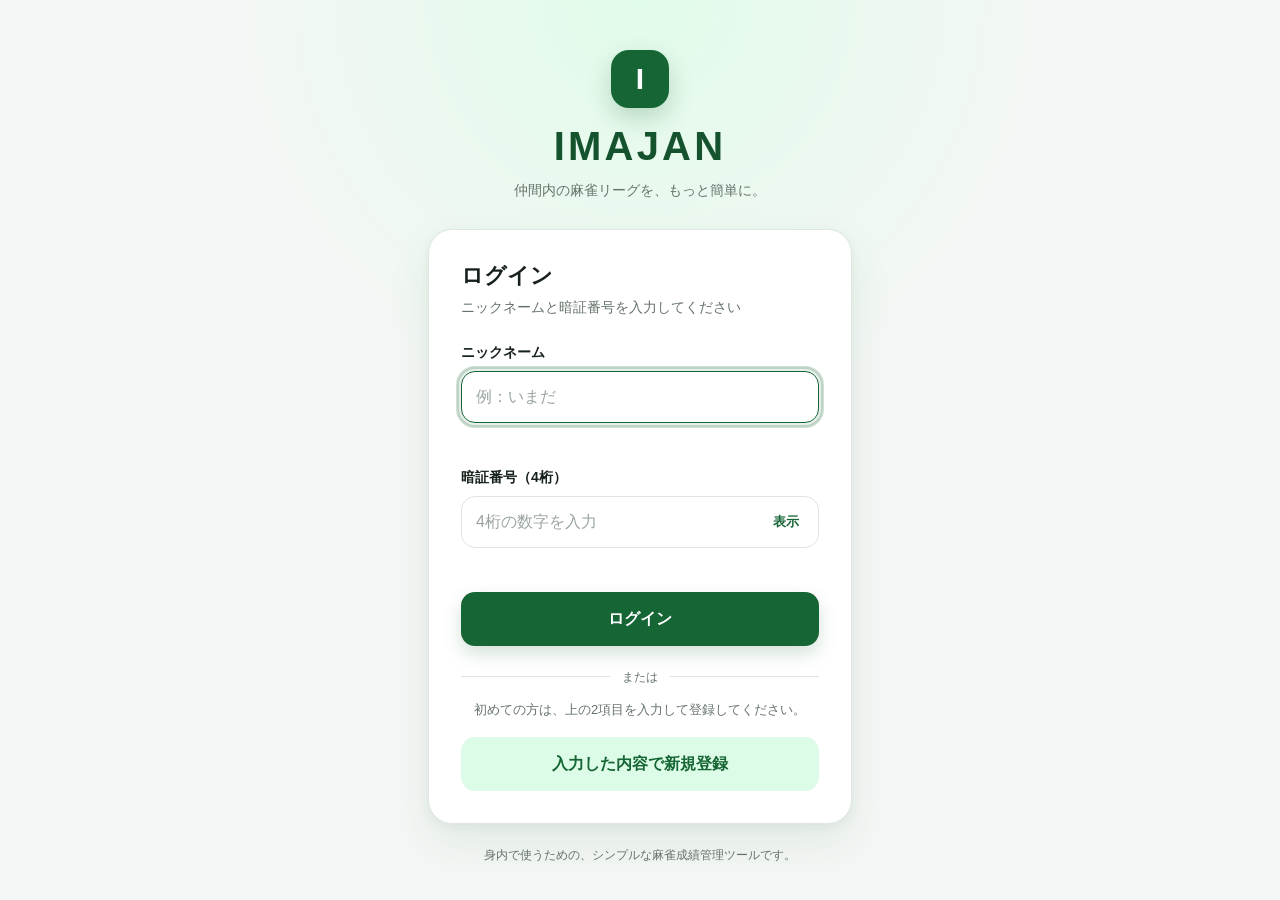
==== html/index.html @ 5fbaf4e0 "a" ====
<!doctype html>
<html lang="ja">
  <head>
    <meta charset="UTF-8" />

    <meta
      name="viewport"
      content="width=device-width, initial-scale=1, viewport-fit=cover"
    />

    <meta name="theme-color" content="#14532d" />

    <title>IMAJAN｜麻雀成績管理</title>

    <link rel="stylesheet" href="./style.css?v=20260720f" />
  </head>

  <body>
    <main class="app">
      <section id="login-screen" class="login-screen">
        <div class="brand">
          <div class="brand-mark" aria-hidden="true">I</div>

          <h1 class="brand-name">IMAJAN</h1>

          <p class="brand-description">仲間内の麻雀リーグを、もっと簡単に。</p>
        </div>

        <div class="login-card">
          <div class="card-heading">
            <h2>ログイン</h2>
            <p>ニックネームと暗証番号を入力してください</p>
          </div>

          <form id="login-form" novalidate>
            <div class="form-group">
              <label for="nickname">ニックネーム</label>

              <input
                id="nickname"
                name="nickname"
                type="text"
                placeholder="例：いまだ"
                autocomplete="username"
                maxlength="20"
              />

              <p id="nickname-error" class="field-error"></p>
            </div>

            <div class="form-group">
              <label for="pin">暗証番号（4桁）</label>

              <div class="pin-field">
                <input
                  id="pin"
                  name="pin"
                  type="password"
                  placeholder="4桁の数字を入力"
                  inputmode="numeric"
                  autocomplete="current-password"
                  maxlength="4"
                />

                <button
                  id="toggle-pin"
                  class="pin-toggle"
                  type="button"
                  aria-label="暗証番号を表示する"
                >
                  表示
                </button>
              </div>

              <p id="pin-error" class="field-error"></p>
            </div>

            <p
              id="form-message"
              class="form-message"
              role="status"
              aria-live="polite"
            ></p>

            <button id="login-button" class="primary-button" type="submit">
              ログイン
            </button>
          </form>

          <div class="divider">
            <span>または</span>
          </div>

          <p class="signup-description">
            初めての方は、上の2項目を入力して登録してください。
          </p>

          <button id="signup-button" class="secondary-button" type="button">
            入力した内容で新規登録
          </button>
        </div>

        <p class="login-note">
          身内で使うための、シンプルな麻雀成績管理ツールです。
        </p>
      </section>

      <section id="home-screen" class="home-screen" hidden>
        <header class="app-header">
          <div class="home-brand">
            <div class="home-brand-mark" aria-hidden="true">I</div>

            <div>
              <p class="home-brand-name">IMAJAN</p>
              <p class="home-brand-caption">麻雀成績管理</p>
            </div>
          </div>

          <button id="logout-button" class="text-button" type="button">
            ログアウト
          </button>
        </header>

        <div class="home-content">
          <section class="welcome-card">
            <p class="welcome-label">ログイン中</p>
            <h1>
              こんにちは、<br />
              <span id="welcome-nickname"></span>さん
            </h1>
            <p>対局を選ぶか、新しい対局を作成してください。</p>
          </section>

          <section class="home-menu" aria-label="メインメニュー">
            <button id="event-list-button" class="menu-card" type="button">
              <span class="menu-icon" aria-hidden="true">☷</span>

              <span class="menu-text">
                <strong>対局一覧</strong>
                <small>開催中・過去の対局を確認</small>
              </span>

              <span class="menu-arrow" aria-hidden="true">›</span>
            </button>

            <button
              id="create-event-button"
              class="menu-card menu-card-primary"
              type="button"
            >
              <span class="menu-icon" aria-hidden="true">＋</span>

              <span class="menu-text">
                <strong>新しい対局を作成</strong>
                <small>リーグ戦や当日対戦を始める</small>
              </span>

              <span class="menu-arrow" aria-hidden="true">›</span>
            </button>
          </section>

          <section class="connection-card" aria-labelledby="connection-title">
            <div class="connection-card-heading">
              <div>
                <p class="connection-card-label">データ保存先</p>
                <h2 id="connection-title">Googleスプレッドシート接続</h2>
              </div>

              <span
                id="connection-status-badge"
                class="connection-status-badge is-unconfigured"
              >
                未設定
              </span>
            </div>

            <p id="connection-description" class="connection-description">
              現在はこの端末のブラウザ内に保存しています。
            </p>

            <button
              id="connection-test-button"
              class="secondary-button connection-test-button"
              type="button"
            >
              接続を確認
            </button>

            <p
              id="connection-message"
              class="form-message"
              role="status"
              aria-live="polite"
            ></p>
          </section>

          <p
            id="home-message"
            class="home-message"
            role="status"
            aria-live="polite"
          ></p>
        </div>
      </section>

      <section id="event-list-screen" class="page-screen" hidden>
        <header class="page-header">
          <button
            id="event-list-back-button"
            class="icon-button"
            type="button"
            aria-label="ホームへ戻る"
          >
            ‹
          </button>

          <div class="page-heading">
            <h1>対局一覧</h1>
            <p>開催中・過去の対局</p>
          </div>

          <button
            id="event-list-create-button"
            class="header-action-button"
            type="button"
          >
            新規作成
          </button>
        </header>

        <div class="page-content">
          <div class="segment-control" role="tablist" aria-label="対局区分">
            <button
              id="active-events-tab"
              class="segment-button is-active"
              type="button"
              role="tab"
              aria-selected="true"
              data-status="active"
            >
              開催中
              <span id="active-event-count" class="segment-count">0</span>
            </button>

            <button
              id="completed-events-tab"
              class="segment-button"
              type="button"
              role="tab"
              aria-selected="false"
              data-status="completed"
            >
              終了
              <span id="completed-event-count" class="segment-count">0</span>
            </button>
          </div>

          <section id="event-list-container" class="event-list"></section>

          <section id="event-empty-state" class="empty-state" hidden>
            <div class="empty-state-icon" aria-hidden="true">☷</div>
            <h2 id="empty-state-title">開催中の対局はありません</h2>
            <p id="empty-state-description">
              新しい対局を作成すると、ここに表示されます。
            </p>
            <button
              id="empty-state-create-button"
              class="primary-button compact-button"
              type="button"
            >
              新しい対局を作成
            </button>
          </section>
        </div>
      </section>

      <section id="event-create-screen" class="page-screen" hidden>
        <header class="page-header">
          <button
            id="event-create-back-button"
            class="icon-button"
            type="button"
            aria-label="対局一覧へ戻る"
          >
            ‹
          </button>

          <div class="page-heading">
            <h1>対局作成</h1>
            <p>対戦の基本設定を登録</p>
          </div>

          <span class="header-spacer" aria-hidden="true"></span>
        </header>

        <div class="page-content">
          <form id="event-create-form" class="event-form" novalidate>
            <section class="form-section">
              <div class="section-heading">
                <h2>基本情報</h2>
                <p>対局名と開催形式を設定します。</p>
              </div>

              <div class="form-group">
                <label for="event-name">対局名</label>
                <input
                  id="event-name"
                  name="eventName"
                  type="text"
                  placeholder="例：第1回 IMAJANリーグ"
                  maxlength="40"
                />
                <p id="event-name-error" class="field-error"></p>
              </div>

              <fieldset class="choice-fieldset">
                <legend>対局形式</legend>

                <div class="choice-grid">
                  <label class="choice-card">
                    <input
                      type="radio"
                      name="eventType"
                      value="league"
                      checked
                    />
                    <span class="choice-card-content">
                      <strong>リーグ戦</strong>
                      <small>複数日にわたって成績を管理</small>
                    </span>
                  </label>

                  <label class="choice-card">
                    <input
                      type="radio"
                      name="eventType"
                      value="single"
                    />
                    <span class="choice-card-content">
                      <strong>当日対戦</strong>
                      <small>その日限りの対戦を記録</small>
                    </span>
                  </label>
                </div>
              </fieldset>

              <fieldset class="choice-fieldset">
                <legend>麻雀形式</legend>

                <div class="choice-grid">
                  <label class="choice-card">
                    <input
                      type="radio"
                      name="gameType"
                      value="yonma"
                      checked
                    />
                    <span class="choice-card-content">
                      <strong>四麻</strong>
                      <small>4人麻雀</small>
                    </span>
                  </label>

                  <label class="choice-card">
                    <input
                      type="radio"
                      name="gameType"
                      value="sanma"
                    />
                    <span class="choice-card-content">
                      <strong>三麻</strong>
                      <small>3人麻雀</small>
                    </span>
                  </label>
                </div>
              </fieldset>
            </section>

            <section class="form-section">
              <div class="section-heading">
                <h2>ウマ・オカ設定</h2>
                <p>プリセットを選ぶか、持ち点・返し点・ウマを手動で設定します。</p>
              </div>

              <fieldset class="choice-fieldset rule-mode-fieldset">
                <legend>設定方法</legend>

                <div class="choice-grid">
                  <label class="choice-card">
                    <input
                      type="radio"
                      name="ruleMode"
                      value="preset"
                      checked
                    />
                    <span class="choice-card-content">
                      <strong>プリセット</strong>
                      <small>よく使う設定から選択</small>
                    </span>
                  </label>

                  <label class="choice-card">
                    <input
                      type="radio"
                      name="ruleMode"
                      value="manual"
                    />
                    <span class="choice-card-content">
                      <strong>手動入力</strong>
                      <small>持ち点・返し点・ウマを指定</small>
                    </span>
                  </label>
                </div>
              </fieldset>

              <div id="rule-preset-fields" class="rule-setting-panel">
                <div class="form-group">
                  <label for="uma-preset">プリセット</label>
                  <select id="uma-preset" name="umaPreset">
                    <option value="10-30">10-30</option>
                    <option value="10-20">10-20</option>
                    <option value="5-10">5-10</option>
                    <option value="none">ウマ・オカなし</option>
                  </select>
                </div>
              </div>

              <div id="manual-rule-fields" class="rule-setting-panel" hidden>
                <div class="rule-number-grid">
                  <div class="form-group">
                    <label for="starting-points">配給原点（持ち点）</label>
                    <input
                      id="starting-points"
                      name="startingPoints"
                      type="number"
                      inputmode="numeric"
                      min="1"
                      step="100"
                      value="25000"
                    />
                  </div>

                  <div class="form-group">
                    <label for="return-points">返し点</label>
                    <input
                      id="return-points"
                      name="returnPoints"
                      type="number"
                      inputmode="numeric"
                      min="1"
                      step="100"
                      value="30000"
                    />
                  </div>
                </div>

                <fieldset class="uma-input-fieldset">
                  <legend>順位別ウマ（千点）</legend>
                  <p>全順位の合計が0になるように入力してください。</p>

                  <div class="uma-input-grid">
                    <div class="uma-rank-input" data-uma-rank="1">
                      <span>1位</span>
                      <div class="uma-sign-buttons" aria-label="1位のウマの符号">
                        <button class="uma-sign-button is-active" type="button" data-sign="1" aria-pressed="true">＋</button>
                        <button class="uma-sign-button" type="button" data-sign="-1" aria-pressed="false">－</button>
                      </div>
                      <input id="uma-1" type="number" inputmode="decimal" min="0" step="0.1" value="30" aria-label="1位のウマの数値" />
                    </div>
                    <div class="uma-rank-input" data-uma-rank="2">
                      <span>2位</span>
                      <div class="uma-sign-buttons" aria-label="2位のウマの符号">
                        <button class="uma-sign-button is-active" type="button" data-sign="1" aria-pressed="true">＋</button>
                        <button class="uma-sign-button" type="button" data-sign="-1" aria-pressed="false">－</button>
                      </div>
                      <input id="uma-2" type="number" inputmode="decimal" min="0" step="0.1" value="10" aria-label="2位のウマの数値" />
                    </div>
                    <div class="uma-rank-input" data-uma-rank="3">
                      <span>3位</span>
                      <div class="uma-sign-buttons" aria-label="3位のウマの符号">
                        <button class="uma-sign-button" type="button" data-sign="1" aria-pressed="false">＋</button>
                        <button class="uma-sign-button is-active" type="button" data-sign="-1" aria-pressed="true">－</button>
                      </div>
                      <input id="uma-3" type="number" inputmode="decimal" min="0" step="0.1" value="10" aria-label="3位のウマの数値" />
                    </div>
                    <div id="uma-4-wrap" class="uma-rank-input" data-uma-rank="4">
                      <span>4位</span>
                      <div class="uma-sign-buttons" aria-label="4位のウマの符号">
                        <button class="uma-sign-button" type="button" data-sign="1" aria-pressed="false">＋</button>
                        <button class="uma-sign-button is-active" type="button" data-sign="-1" aria-pressed="true">－</button>
                      </div>
                      <input id="uma-4" type="number" inputmode="decimal" min="0" step="0.1" value="30" aria-label="4位のウマの数値" />
                    </div>
                  </div>
                </fieldset>
              </div>

              <p id="rule-input-error" class="field-error rule-input-error"></p>

              <div class="score-preview">
                <div class="score-preview-heading">
                  <p class="score-preview-label">現在の順位点</p>
                  <span id="oka-preview" class="oka-preview">オカ +20</span>
                </div>

                <div id="score-preview-grid" class="score-preview-grid">
                  <div>
                    <span>1位</span>
                    <strong id="rank-score-1">+50</strong>
                  </div>
                  <div>
                    <span>2位</span>
                    <strong id="rank-score-2">+10</strong>
                  </div>
                  <div>
                    <span>3位</span>
                    <strong id="rank-score-3">-10</strong>
                  </div>
                  <div id="rank-score-4-wrap">
                    <span>4位</span>
                    <strong id="rank-score-4">-30</strong>
                  </div>
                </div>
                <p id="rule-preview-note" class="rule-preview-note">25,000点持ち・30,000点返し</p>
              </div>
            </section>

            <p
              id="event-create-message"
              class="form-message"
              role="status"
              aria-live="polite"
            ></p>

            <button
              id="event-save-button"
              class="primary-button"
              type="submit"
            >
              対局を作成
            </button>
          </form>
        </div>
      </section>


      <section id="event-detail-screen" class="page-screen" hidden>
        <header class="page-header">
          <button
            id="event-detail-back-button"
            class="icon-button"
            type="button"
            aria-label="対局一覧へ戻る"
          >
            ‹
          </button>

          <div class="page-heading">
            <h1 id="event-detail-title">対局詳細</h1>
            <p id="event-detail-caption">対局情報</p>
          </div>

          <span class="header-spacer" aria-hidden="true"></span>
        </header>

        <div class="page-content">
          <section class="event-summary-card">
            <div>
              <p class="event-summary-label">イベント</p>
              <h2 id="event-summary-name">対局名</h2>
            </div>

            <div class="event-summary-tags">
              <span id="event-summary-type" class="summary-tag">リーグ戦</span>
              <span id="event-summary-game" class="summary-tag">四麻</span>
              <span id="event-summary-uma" class="summary-tag">10-30</span>
            </div>
          </section>

          <section class="detail-section">
            <div class="detail-section-header">
              <div>
                <h2>参加プレイヤー</h2>
                <p id="player-count-text">0人登録・総合ポイント順（ポイント増減を含む）</p>
              </div>

              <button
                id="open-player-add-button"
                class="header-action-button"
                type="button"
              >
                プレイヤー追加
              </button>
            </div>

            <div class="standings-mode-tabs" role="tablist">
              <button
                id="standings-all-button"
                class="standings-mode-button is-active"
                type="button"
                role="tab"
                aria-selected="true"
              >
                通算成績
              </button>
              <button
                id="standings-range-button"
                class="standings-mode-button"
                type="button"
                role="tab"
                aria-selected="false"
              >
                区間集計
              </button>
            </div>

            <section id="range-summary-panel" class="range-summary-panel" hidden>
              <div class="range-summary-heading">
                <div>
                  <h3>集計する記録を選択</h3>
                  <p>
                    半荘とポイント増減を、登録順にまとめて表示しています。
                  </p>
                </div>

                <span id="range-selected-count" class="range-selected-count">
                  0件選択
                </span>
              </div>

              <div class="range-summary-actions">
                <button
                  id="range-select-all-button"
                  class="range-action-button"
                  type="button"
                >
                  すべて選択
                </button>
                <button
                  id="range-clear-button"
                  class="range-action-button"
                  type="button"
                >
                  すべて解除
                </button>
                <button
                  id="range-to-latest-button"
                  class="range-action-button"
                  type="button"
                >
                  選択位置から最新まで
                </button>
              </div>

              <p class="range-summary-guide">
                「選択位置から最新まで」は、選択中の最も古い記録以降をまとめて選びます。
              </p>

              <div id="range-record-list" class="range-record-list"></div>

              <section
                id="range-empty-state"
                class="mini-empty-state"
                hidden
              >
                <p>まだ集計できる記録がありません。</p>
              </section>
            </section>

            <p id="standings-scope-caption" class="standings-scope-caption">
              すべての半荘・ポイント増減を集計
            </p>

            <div id="player-ranking-list" class="player-ranking-list"></div>

            <section id="player-empty-state" class="mini-empty-state">
              <p>まだプレイヤーが登録されていません。</p>
            </section>
          </section>

          <section class="detail-section">
            <div class="detail-section-header">
              <div>
                <h2>半荘結果</h2>
                <p id="match-count-text">0半荘</p>
              </div>

              <button
                id="open-match-create-button"
                class="header-action-button"
                type="button"
              >
                半荘を登録
              </button>
            </div>

            <div id="match-history-list" class="match-history-list"></div>

            <section id="match-empty-state" class="mini-empty-state">
              <p>まだ半荘結果はありません。</p>
            </section>
          </section>

          <section class="detail-section">
            <div class="detail-section-header">
              <div>
                <h2>ポイント増減</h2>
                <p id="adjustment-count-text">0件</p>
              </div>

              <button
                id="open-adjustment-create-button"
                class="header-action-button"
                type="button"
              >
                増減を登録
              </button>
            </div>

            <p class="detail-section-description">
              チップ・チョンボなど、半荘数や順位に含めないポイントを登録します。
            </p>

            <div
              id="adjustment-history-list"
              class="adjustment-history-list"
            ></div>

            <section id="adjustment-empty-state" class="mini-empty-state">
              <p>まだポイント増減はありません。</p>
            </section>
          </section>
        </div>
      </section>

      <section id="player-add-screen" class="page-screen" hidden>
        <header class="page-header">
          <button
            id="player-add-back-button"
            class="icon-button"
            type="button"
            aria-label="対局詳細へ戻る"
          >
            ‹
          </button>

          <div class="page-heading">
            <h1>プレイヤー追加</h1>
            <p>参加者を対局へ登録</p>
          </div>

          <span class="header-spacer" aria-hidden="true"></span>
        </header>

        <div class="page-content">
          <form id="player-add-form" class="event-form" novalidate>
            <section
              id="registered-player-section"
              class="form-section"
              hidden
            >
              <div class="section-heading">
                <h2 id="registered-player-heading">参加プレイヤー（0人）</h2>
                <p>現在この対局に参加しているプレイヤーです。</p>
              </div>

              <div
                id="registered-player-list"
                class="registered-player-list"
              ></div>
            </section>

            <section
              id="frequent-player-section"
              class="form-section"
              hidden
            >
              <div class="section-heading">
                <h2>よく使うプレイヤー</h2>
                <p>
                  名前をタップすると、その場で参加プレイヤーに追加されます。
                </p>
              </div>

              <div
                id="frequent-player-list"
                class="frequent-player-list"
              ></div>
            </section>

            <section class="form-section">
              <div class="section-heading">
                <h2>新しいプレイヤー</h2>
                <p>候補にない名前はこちらから入力してください。</p>
              </div>

              <div id="player-name-list" class="player-name-list">
                <div class="form-group player-name-field">
                  <label for="player-name-1">プレイヤー1</label>
                  <input id="player-name-1" class="player-name-input" name="playerName1" type="text" placeholder="例：たなか" maxlength="20" autocomplete="off" />
                  <p class="field-error player-name-error"></p>
                </div>
                <div class="form-group player-name-field">
                  <label for="player-name-2">プレイヤー2</label>
                  <input id="player-name-2" class="player-name-input" name="playerName2" type="text" placeholder="例：すずき" maxlength="20" autocomplete="off" />
                  <p class="field-error player-name-error"></p>
                </div>
                <div class="form-group player-name-field">
                  <label for="player-name-3">プレイヤー3</label>
                  <input id="player-name-3" class="player-name-input" name="playerName3" type="text" placeholder="例：さとう" maxlength="20" autocomplete="off" />
                  <p class="field-error player-name-error"></p>
                </div>
                <div class="form-group player-name-field">
                  <label for="player-name-4">プレイヤー4</label>
                  <input id="player-name-4" class="player-name-input" name="playerName4" type="text" placeholder="例：いとう" maxlength="20" autocomplete="off" />
                  <p class="field-error player-name-error"></p>
                </div>
              </div>

              <button
                id="player-field-add-button"
                class="player-field-add-button"
                type="button"
              >
                ＋ プレイヤー入力欄を追加
              </button>
              <p id="player-field-limit-note" class="field-note" hidden>
                一度に入力できるのは10人までです。
              </p>
            </section>

            <p
              id="player-add-message"
              class="form-message"
              role="status"
              aria-live="polite"
            ></p>

            <button
              id="player-save-button"
              class="primary-button"
              type="submit"
            >
              登録して保存
            </button>
          </form>
        </div>
      </section>


      <section id="match-create-screen" class="page-screen" hidden>
        <header class="page-header">
          <button
            id="match-create-back-button"
            class="icon-button"
            type="button"
            aria-label="対局詳細へ戻る"
          >
            ‹
          </button>

          <div class="page-heading">
            <h1 id="match-form-title">半荘結果登録</h1>
            <p id="match-create-caption">参加者と最終持ち点を入力</p>
          </div>

          <span class="header-spacer" aria-hidden="true"></span>
        </header>

        <div class="page-content">
          <form id="match-create-form" class="event-form" novalidate>
            <section class="form-section">
              <div class="section-heading">
                <h2>対局結果</h2>
                <p id="match-rule-description">
                  4人のプレイヤーと最終持ち点を入力してください。
                </p>
              </div>

              <p
            id="match-member-restore-message"
            class="match-member-restore-message"
            hidden
          ></p>

          <div class="match-entry-column-headings" aria-hidden="true">
            <span>順位</span>
            <span>プレイヤー</span>
            <span>最終持ち点</span>
          </div>

          <div id="match-entry-list" class="match-entry-list"></div>

              <div class="point-total-panel">
                <div>
                  <span>入力合計</span>
                  <strong id="entered-point-total">0点</strong>
                </div>
                <div>
                  <span>正しい合計</span>
                  <strong id="required-point-total">100,000点</strong>
                </div>
                <p
                  id="point-total-difference"
                  class="point-total-difference"
                  aria-live="polite"
                >
                  あと100,000点
                </p>
              </div>

              <p id="match-entry-error" class="field-error"></p>
            </section>

            <section id="tie-break-section" class="form-section" hidden>
              <div class="section-heading">
                <h2>同点時の順位</h2>
                <p>
                  起家に近い順など、実際のルールに合わせて上位から並べてください。
                </p>
              </div>

              <div id="tie-break-list" class="tie-break-list"></div>
              <p id="tie-break-error" class="field-error"></p>
            </section>

            <section id="match-preview-section" class="form-section" hidden>
              <div class="section-heading">
                <h2>計算結果</h2>
                <p>持ち点から順位と最終スコアを自動計算します。</p>
              </div>

              <div id="match-result-preview" class="match-result-preview"></div>
            </section>

            <p
              id="match-create-message"
              class="form-message"
              role="status"
              aria-live="polite"
            ></p>

            <div class="match-form-actions">
              <button
                id="match-delete-button"
                class="danger-button"
                type="button"
                hidden
              >
                この半荘を削除
              </button>

              <button
                id="match-save-back-button"
                class="primary-button"
                type="submit"
                data-save-action="back"
              >
                保存
              </button>

              <button
                id="match-save-next-button"
                class="primary-button"
                hidden
                type="submit"
                data-save-action="next"
              >
                保存して次の半荘へ
              </button>
            </div>
          </form>
        </div>
      </section>


      <section id="adjustment-create-screen" class="page-screen" hidden>
        <header class="page-header">
          <button
            id="adjustment-create-back-button"
            class="icon-button"
            type="button"
            aria-label="対局詳細へ戻る"
          >
            ‹
          </button>

          <div class="page-heading">
            <h1 id="adjustment-form-title">ポイント増減登録</h1>
            <p>半荘数・順位には含まれません</p>
          </div>

          <span class="header-spacer" aria-hidden="true"></span>
        </header>

        <div class="page-content">
          <form id="adjustment-create-form" class="event-form" novalidate>
            <section class="form-section">
              <div class="section-heading">
                <h2>内容</h2>
                <p>チップ精算、チョンボなどを入力できます。</p>
              </div>

              <div class="form-group">
                <label for="adjustment-title">内容・メモ（任意）</label>
                <input
                  id="adjustment-title"
                  name="adjustmentTitle"
                  type="text"
                  maxlength="40"
                  placeholder="例：チップ精算"
                />
              </div>
            </section>

            <section class="form-section">
              <div class="section-heading">
                <h2>プレイヤー別ポイント</h2>
                <p>プラスとマイナスの合計が0になるように入力してください。</p>
              </div>

              <div
                id="adjustment-entry-list"
                class="adjustment-entry-list"
              ></div>

              <div class="adjustment-total-panel">
                <span>増減合計</span>
                <strong id="adjustment-total">0</strong>
                <p
                  id="adjustment-total-message"
                  class="adjustment-total-message is-matched"
                  aria-live="polite"
                >
                  合計が一致しています
                </p>
              </div>

              <p id="adjustment-entry-error" class="field-error"></p>
            </section>

            <p
              id="adjustment-create-message"
              class="form-message"
              role="status"
              aria-live="polite"
            ></p>

            <div class="match-form-actions">
              <button
                id="adjustment-delete-button"
                class="danger-button"
                type="button"
                hidden
              >
                このポイント増減を削除
              </button>

              <button
                id="adjustment-save-button"
                class="primary-button"
                type="submit"
              >
                ポイント増減を保存
              </button>
            </div>
          </form>
        </div>
      </section>

    </main>

    <div
      id="loading-overlay"
      class="loading-overlay"
      role="status"
      aria-live="polite"
      aria-busy="true"
      hidden
    >
      <div class="loading-card">
        <span class="loading-spinner" aria-hidden="true"></span>
        <p id="loading-message" class="loading-message">
          データを読み込んでいます…
        </p>
      </div>
    </div>

    <script src="./config.js"></script>
    <script src="./script.js?v=20260720e"></script>
  </body>
</html>
---- html/style.css ----
:root {
  --color-primary: #166534;
  --color-primary-dark: #14532d;
  --color-primary-light: #dcfce7;

  --color-background: #f4f7f5;
  --color-surface: #ffffff;

  --color-text: #17211b;
  --color-text-secondary: #66736b;
  --color-border: #dce5df;

  --color-error: #b91c1c;
  --color-error-background: #fef2f2;

  --color-success: #166534;
  --color-success-background: #f0fdf4;

  --color-warning: #a16207;
  --color-warning-background: #fefce8;

  --shadow-card:
    0 20px 45px rgba(20, 83, 45, 0.08),
    0 4px 12px rgba(20, 83, 45, 0.05);

  --radius-large: 24px;
  --radius-medium: 14px;
  --radius-small: 10px;
}

* {
  box-sizing: border-box;
}

html {
  min-height: 100%;
  background: var(--color-background);
}

body {
  min-width: 320px;
  min-height: 100vh;
  min-height: 100svh;
  margin: 0;

  color: var(--color-text);
  background:
    radial-gradient(
      circle at top,
      rgba(220, 252, 231, 0.8),
      transparent 420px
    ),
    var(--color-background);

  font-family:
    -apple-system, BlinkMacSystemFont, "Segoe UI", "Noto Sans JP",
    "Hiragino Kaku Gothic ProN", "Yu Gothic", Meiryo, sans-serif;

  line-height: 1.5;
  -webkit-font-smoothing: antialiased;
}

button,
input {
  font: inherit;
}

button {
  border: 0;
}

button:focus-visible,
input:focus-visible {
  outline: 3px solid rgba(22, 101, 52, 0.2);
  outline-offset: 2px;
}

[hidden] {
  display: none !important;
}

.app {
  width: 100%;
  min-height: 100vh;
  min-height: 100svh;
}

.login-screen {
  width: min(100%, 480px);
  min-height: 100vh;
  min-height: 100svh;
  margin: 0 auto;
  padding:
    max(38px, env(safe-area-inset-top))
    20px
    max(24px, env(safe-area-inset-bottom));

  display: flex;
  flex-direction: column;
  justify-content: center;
}

.brand {
  margin-bottom: 28px;
  text-align: center;
}

.brand-mark {
  width: 58px;
  height: 58px;
  margin: 0 auto 14px;

  display: grid;
  place-items: center;

  color: #ffffff;
  background: var(--color-primary);
  border-radius: 18px;

  font-size: 30px;
  font-weight: 800;
  box-shadow: 0 10px 24px rgba(22, 101, 52, 0.22);
}

.brand-name {
  margin: 0;

  color: var(--color-primary-dark);

  font-size: clamp(30px, 9vw, 40px);
  font-weight: 800;
  letter-spacing: 0.08em;
  line-height: 1.2;
}

.brand-description {
  margin: 10px 0 0;

  color: var(--color-text-secondary);

  font-size: 14px;
}

.login-card {
  padding: 26px 22px;

  background: var(--color-surface);
  border: 1px solid rgba(220, 229, 223, 0.9);
  border-radius: var(--radius-large);
  box-shadow: var(--shadow-card);
}

.card-heading {
  margin-bottom: 24px;
}

.card-heading h2 {
  margin: 0;

  font-size: 22px;
  line-height: 1.3;
}

.card-heading p {
  margin: 6px 0 0;

  color: var(--color-text-secondary);

  font-size: 14px;
}

.form-group {
  margin-bottom: 20px;
}

.form-group label {
  display: block;
  margin-bottom: 8px;

  font-size: 14px;
  font-weight: 700;
}

input {
  width: 100%;
  min-height: 52px;
  padding: 13px 14px;

  color: var(--color-text);
  background: #ffffff;
  border: 1px solid var(--color-border);
  border-radius: var(--radius-medium);
  outline: none;

  font-size: 16px;

  transition:
    border-color 0.15s ease,
    box-shadow 0.15s ease,
    background-color 0.15s ease;
}

input::placeholder {
  color: #9aa5a0;
}

input:focus {
  border-color: var(--color-primary);
  box-shadow: 0 0 0 4px rgba(22, 101, 52, 0.1);
}

input.input-error {
  background: var(--color-error-background);
  border-color: var(--color-error);
}

.pin-field {
  position: relative;
}

.pin-field input {
  padding-right: 66px;
}

.pin-toggle {
  position: absolute;
  top: 50%;
  right: 8px;
  min-width: 50px;
  padding: 8px 10px;

  color: var(--color-primary);
  background: transparent;
  border-radius: 8px;
  transform: translateY(-50%);

  font-size: 13px;
  font-weight: 700;
  cursor: pointer;
}

.pin-toggle:active {
  background: var(--color-primary-light);
}

.field-error {
  min-height: 18px;
  margin: 6px 2px 0;

  color: var(--color-error);

  font-size: 12px;
}

.form-message {
  display: none;
  margin: 0 0 16px;
  padding: 12px 14px;

  border-radius: var(--radius-small);

  font-size: 14px;
}

.form-message.is-error {
  display: block;

  color: var(--color-error);
  background: var(--color-error-background);
}

.form-message.is-success {
  display: block;

  color: var(--color-success);
  background: var(--color-success-background);
}

.primary-button,
.secondary-button {
  width: 100%;
  min-height: 54px;
  padding: 13px 16px;

  border-radius: var(--radius-medium);

  font-size: 16px;
  font-weight: 700;
  cursor: pointer;

  transition:
    transform 0.1s ease,
    background-color 0.15s ease,
    opacity 0.15s ease;
}

.primary-button {
  color: #ffffff;
  background: var(--color-primary);
  box-shadow: 0 8px 18px rgba(22, 101, 52, 0.18);
}

.primary-button:hover {
  background: var(--color-primary-dark);
}

.primary-button:active,
.secondary-button:active {
  transform: translateY(1px);
}

.primary-button:disabled,
.secondary-button:disabled {
  cursor: wait;
  opacity: 0.65;
}

.secondary-button {
  color: var(--color-primary);
  background: var(--color-primary-light);
}

.secondary-button:hover {
  background: #bbf7d0;
}

.compact-button {
  min-height: 48px;
}

.divider {
  display: flex;
  align-items: center;
  gap: 12px;
  margin: 22px 0;

  color: var(--color-text-secondary);

  font-size: 12px;
}

.divider::before,
.divider::after {
  content: "";
  height: 1px;
  flex: 1;

  background: var(--color-border);
}

.signup-description {
  margin: -8px 0 18px;

  color: var(--color-text-secondary);

  text-align: center;
  font-size: 13px;
  line-height: 1.5;
}

.login-note {
  margin: 22px 8px 0;

  color: var(--color-text-secondary);
  text-align: center;

  font-size: 12px;
}

.home-screen,
.page-screen {
  width: min(100%, 680px);
  min-height: 100vh;
  min-height: 100svh;
  margin: 0 auto;
  padding-bottom: max(28px, env(safe-area-inset-bottom));
}

.app-header,
.page-header {
  min-height: 76px;
  padding:
    max(14px, env(safe-area-inset-top))
    20px
    12px;

  display: flex;
  align-items: center;
  gap: 16px;

  background: rgba(244, 247, 245, 0.92);
  border-bottom: 1px solid rgba(220, 229, 223, 0.8);
  backdrop-filter: blur(12px);
}

.app-header {
  justify-content: space-between;
}

.home-brand {
  display: flex;
  align-items: center;
  gap: 11px;
}

.home-brand-mark {
  width: 38px;
  height: 38px;

  display: grid;
  place-items: center;

  color: #ffffff;
  background: var(--color-primary);
  border-radius: 12px;

  font-size: 20px;
  font-weight: 800;
}

.home-brand-name,
.home-brand-caption {
  margin: 0;
}

.home-brand-name {
  color: var(--color-primary-dark);

  font-size: 16px;
  font-weight: 800;
  letter-spacing: 0.06em;
}

.home-brand-caption {
  color: var(--color-text-secondary);

  font-size: 11px;
}

.text-button,
.header-action-button,
.icon-button {
  cursor: pointer;
}

.text-button {
  padding: 9px 10px;

  color: var(--color-text-secondary);
  background: transparent;
  border-radius: 9px;

  font-size: 13px;
  font-weight: 700;
}

.text-button:hover {
  color: var(--color-primary);
  background: var(--color-primary-light);
}

.home-content,
.page-content {
  padding: 24px 20px 0;
}

.welcome-card {
  padding: 25px 22px;

  color: #ffffff;
  background:
    linear-gradient(
      135deg,
      rgba(20, 83, 45, 0.98),
      rgba(22, 101, 52, 0.88)
    );
  border-radius: var(--radius-large);
  box-shadow: 0 16px 32px rgba(20, 83, 45, 0.18);
}

.welcome-label {
  margin: 0 0 10px;

  color: rgba(255, 255, 255, 0.72);

  font-size: 12px;
  font-weight: 700;
  letter-spacing: 0.08em;
}

.welcome-card h1 {
  margin: 0;

  font-size: clamp(25px, 7vw, 34px);
  line-height: 1.35;
}

.welcome-card p:last-child {
  margin: 14px 0 0;

  color: rgba(255, 255, 255, 0.78);

  font-size: 13px;
}

.home-menu {
  margin-top: 20px;

  display: grid;
  gap: 12px;
}

.menu-card {
  width: 100%;
  min-height: 88px;
  padding: 16px;

  display: grid;
  grid-template-columns: 46px minmax(0, 1fr) 18px;
  align-items: center;
  gap: 13px;

  color: var(--color-text);
  background: var(--color-surface);
  border: 1px solid var(--color-border);
  border-radius: var(--radius-medium);
  box-shadow: 0 5px 16px rgba(20, 83, 45, 0.04);

  text-align: left;
  cursor: pointer;

  transition:
    transform 0.1s ease,
    border-color 0.15s ease,
    box-shadow 0.15s ease;
}

.menu-card:hover {
  border-color: rgba(22, 101, 52, 0.35);
  box-shadow: 0 9px 22px rgba(20, 83, 45, 0.08);
}

.menu-card:active {
  transform: translateY(1px);
}

.menu-card-primary {
  border-color: rgba(22, 101, 52, 0.3);
}

.menu-icon {
  width: 46px;
  height: 46px;

  display: grid;
  place-items: center;

  color: var(--color-primary);
  background: var(--color-primary-light);
  border-radius: 13px;

  font-size: 24px;
  font-weight: 500;
}

.menu-text {
  min-width: 0;

  display: flex;
  flex-direction: column;
  gap: 3px;
}

.menu-text strong {
  font-size: 15px;
}

.menu-text small {
  overflow: hidden;

  color: var(--color-text-secondary);

  font-size: 12px;
  text-overflow: ellipsis;
  white-space: nowrap;
}

.menu-arrow {
  color: #98a39d;

  font-size: 28px;
  line-height: 1;
}

.home-message {
  min-height: 22px;
  margin: 18px 4px 0;

  color: var(--color-text-secondary);

  text-align: center;
  font-size: 13px;
}

.home-message.is-notice {
  color: var(--color-primary);
}

.page-header {
  display: grid;
  grid-template-columns: 42px minmax(0, 1fr) auto;
}

.icon-button {
  width: 42px;
  height: 42px;

  display: grid;
  place-items: center;

  color: var(--color-primary-dark);
  background: var(--color-surface);
  border: 1px solid var(--color-border);
  border-radius: 12px;

  font-size: 31px;
  line-height: 1;
}

.page-heading {
  min-width: 0;
}

.page-heading h1,
.page-heading p {
  margin: 0;
}

.page-heading h1 {
  font-size: 19px;
  line-height: 1.3;
}

.page-heading p {
  margin-top: 2px;

  color: var(--color-text-secondary);

  font-size: 11px;
}

.header-action-button {
  min-height: 40px;
  padding: 9px 12px;

  color: var(--color-primary);
  background: var(--color-primary-light);
  border-radius: 10px;

  font-size: 13px;
  font-weight: 700;
}

.segment-control {
  padding: 4px;

  display: grid;
  grid-template-columns: 1fr 1fr;
  gap: 4px;

  background: #e7eee9;
  border-radius: 13px;
}

.segment-button {
  min-height: 44px;
  padding: 9px 12px;

  color: var(--color-text-secondary);
  background: transparent;
  border-radius: 10px;

  font-size: 14px;
  font-weight: 700;
  cursor: pointer;
}

.segment-button.is-active {
  color: var(--color-primary-dark);
  background: var(--color-surface);
  box-shadow: 0 2px 7px rgba(20, 83, 45, 0.08);
}

.segment-count {
  min-width: 22px;
  height: 22px;
  margin-left: 5px;
  padding: 0 7px;

  display: inline-grid;
  place-items: center;

  color: var(--color-text-secondary);
  background: #edf2ef;
  border-radius: 999px;

  font-size: 11px;
}

.segment-button.is-active .segment-count {
  color: var(--color-primary);
  background: var(--color-primary-light);
}

.event-list {
  margin-top: 18px;

  display: grid;
  gap: 12px;
}

.event-card {
  width: 100%;
  padding: 18px;

  display: grid;
  grid-template-columns: minmax(0, 1fr) 18px;
  gap: 12px;

  color: var(--color-text);
  background: var(--color-surface);
  border: 1px solid var(--color-border);
  border-radius: var(--radius-medium);
  box-shadow: 0 5px 16px rgba(20, 83, 45, 0.04);

  text-align: left;
  cursor: pointer;
}

.event-card-main {
  min-width: 0;
}

.event-status {
  width: fit-content;
  margin: 0 0 8px;
  padding: 4px 8px;

  color: var(--color-primary);
  background: var(--color-primary-light);
  border-radius: 999px;

  font-size: 11px;
  font-weight: 700;
}

.event-status.is-completed {
  color: var(--color-text-secondary);
  background: #edf2ef;
}

.event-title {
  margin: 0;

  overflow: hidden;

  font-size: 17px;
  line-height: 1.35;
  text-overflow: ellipsis;
  white-space: nowrap;
}

.event-meta {
  margin: 9px 0 0;

  display: flex;
  flex-wrap: wrap;
  gap: 6px 14px;

  color: var(--color-text-secondary);

  font-size: 12px;
}

.event-card-arrow {
  align-self: center;

  color: #98a39d;

  font-size: 28px;
}

.empty-state {
  margin-top: 18px;
  padding: 42px 22px;

  text-align: center;

  background: var(--color-surface);
  border: 1px dashed #cbd8d0;
  border-radius: var(--radius-large);
}

.empty-state-icon {
  width: 58px;
  height: 58px;
  margin: 0 auto 16px;

  display: grid;
  place-items: center;

  color: var(--color-primary);
  background: var(--color-primary-light);
  border-radius: 18px;

  font-size: 29px;
}

.empty-state h2 {
  margin: 0;

  font-size: 17px;
}

.empty-state p {
  margin: 9px 0 22px;

  color: var(--color-text-secondary);

  font-size: 13px;
}

@media (min-width: 600px) {
  .login-screen {
    padding-right: 28px;
    padding-left: 28px;
  }

  .login-card {
    padding: 32px;
  }

  .app-header,
  .page-header,
  .home-content,
  .page-content {
    padding-right: 28px;
    padding-left: 28px;
  }

  .home-content,
  .page-content {
    padding-top: 32px;
  }
}

@media (max-height: 700px) {
  .login-screen {
    justify-content: flex-start;
  }

  .brand {
    margin-bottom: 20px;
  }

  .brand-mark {
    width: 48px;
    height: 48px;
    margin-bottom: 10px;

    border-radius: 15px;

    font-size: 25px;
  }

  .brand-description {
    margin-top: 6px;
  }
}


select {
  width: 100%;
  min-height: 52px;
  padding: 13px 40px 13px 14px;

  color: var(--color-text);
  background: #ffffff;
  border: 1px solid var(--color-border);
  border-radius: var(--radius-medium);

  font-size: 16px;
}

select:focus {
  border-color: var(--color-primary);
  outline: none;
  box-shadow: 0 0 0 4px rgba(22, 101, 52, 0.1);
}

.header-spacer {
  width: 42px;
}

.event-form {
  display: grid;
  gap: 18px;
}

.form-section {
  padding: 22px 18px;

  background: var(--color-surface);
  border: 1px solid var(--color-border);
  border-radius: var(--radius-large);
  box-shadow: 0 5px 16px rgba(20, 83, 45, 0.04);
}

.section-heading {
  margin-bottom: 22px;
}

.section-heading h2,
.section-heading p {
  margin: 0;
}

.section-heading h2 {
  font-size: 18px;
}

.section-heading p {
  margin-top: 4px;

  color: var(--color-text-secondary);

  font-size: 12px;
}

.choice-fieldset {
  margin: 0 0 22px;
  padding: 0;

  border: 0;
}

.choice-fieldset:last-child {
  margin-bottom: 0;
}

.choice-fieldset legend {
  margin-bottom: 8px;

  font-size: 14px;
  font-weight: 700;
}

.choice-grid {
  display: grid;
  grid-template-columns: 1fr 1fr;
  gap: 10px;
}

.choice-card {
  position: relative;

  cursor: pointer;
}

.choice-card input {
  position: absolute;

  width: 1px;
  height: 1px;

  opacity: 0;
}

.choice-card-content {
  min-height: 78px;
  padding: 14px;

  display: flex;
  flex-direction: column;
  justify-content: center;
  gap: 3px;

  background: #ffffff;
  border: 1px solid var(--color-border);
  border-radius: var(--radius-medium);
}

.choice-card-content strong {
  font-size: 14px;
}

.choice-card-content small {
  color: var(--color-text-secondary);

  font-size: 11px;
}

.choice-card input:checked + .choice-card-content {
  background: var(--color-primary-light);
  border-color: var(--color-primary);
  box-shadow: 0 0 0 2px rgba(22, 101, 52, 0.08);
}

.choice-card input:focus-visible + .choice-card-content {
  outline: 3px solid rgba(22, 101, 52, 0.2);
  outline-offset: 2px;
}

.score-preview {
  padding: 16px;

  background: #f7faf8;
  border: 1px solid var(--color-border);
  border-radius: var(--radius-medium);
}

.score-preview-label {
  margin: 0 0 12px;

  color: var(--color-text-secondary);

  font-size: 12px;
  font-weight: 700;
}

.score-preview-grid {
  display: grid;
  grid-template-columns: repeat(4, 1fr);
  gap: 8px;
}

.score-preview-grid div {
  padding: 10px 5px;

  display: flex;
  flex-direction: column;
  align-items: center;
  gap: 3px;

  background: #ffffff;
  border: 1px solid var(--color-border);
  border-radius: 10px;
}

.score-preview-grid span {
  color: var(--color-text-secondary);

  font-size: 11px;
}

.score-preview-grid strong {
  color: var(--color-primary-dark);

  font-size: 15px;
}

@media (max-width: 420px) {
  .choice-grid {
    grid-template-columns: 1fr;
  }

  .choice-card-content {
    min-height: 68px;
  }

  .score-preview-grid {
    gap: 6px;
  }

  .score-preview-grid div {
    padding-right: 2px;
    padding-left: 2px;
  }

  .score-preview-grid strong {
    font-size: 13px;
  }
}


.event-summary-card,
.detail-section {
  padding: 20px;

  background: var(--color-surface);
  border: 1px solid var(--color-border);
  border-radius: var(--radius-large);
  box-shadow: 0 5px 16px rgba(20, 83, 45, 0.04);
}

.event-summary-card {
  display: grid;
  gap: 16px;
}

.event-summary-label {
  margin: 0 0 4px;

  color: var(--color-text-secondary);

  font-size: 12px;
  font-weight: 700;
}

.event-summary-card h2 {
  margin: 0;

  font-size: 22px;
  line-height: 1.35;
}

.event-summary-tags {
  display: flex;
  flex-wrap: wrap;
  gap: 8px;
}

.summary-tag {
  padding: 6px 10px;

  color: var(--color-primary-dark);
  background: var(--color-primary-light);
  border-radius: 999px;

  font-size: 12px;
  font-weight: 700;
}

.detail-section {
  margin-top: 16px;
}

.detail-section-header {
  display: flex;
  align-items: center;
  justify-content: space-between;
  gap: 14px;
  margin-bottom: 16px;
}

.detail-section-header h2,
.detail-section-header p {
  margin: 0;
}

.detail-section-header h2 {
  font-size: 17px;
}

.detail-section-header p {
  margin-top: 3px;

  color: var(--color-text-secondary);

  font-size: 12px;
}

.player-ranking-list {
  display: grid;
  gap: 10px;
}

.player-ranking-row {
  padding: 14px;

  display: grid;
  grid-template-columns: 36px minmax(0, 1fr) auto;
  align-items: center;
  gap: 12px;

  background: #f8faf9;
  border: 1px solid var(--color-border);
  border-radius: var(--radius-medium);
}

.player-rank {
  width: 32px;
  height: 32px;

  display: grid;
  place-items: center;

  color: var(--color-primary-dark);
  background: var(--color-primary-light);
  border-radius: 10px;

  font-size: 13px;
  font-weight: 800;
}

.player-name {
  overflow: hidden;

  font-size: 15px;
  font-weight: 700;
  text-overflow: ellipsis;
  white-space: nowrap;
}

.player-stats {
  display: flex;
  align-items: center;
  gap: 10px;

  color: var(--color-text-secondary);

  font-size: 12px;
  white-space: nowrap;
}

.player-score {
  min-width: 52px;

  color: var(--color-primary-dark);

  text-align: right;
  font-weight: 800;
}

.mini-empty-state {
  padding: 24px 16px;

  text-align: center;

  background: #f8faf9;
  border: 1px dashed #cbd8d0;
  border-radius: var(--radius-medium);
}

.mini-empty-state p {
  margin: 0;

  color: var(--color-text-secondary);

  font-size: 13px;
}

@media (max-width: 420px) {
  .detail-section-header {
    align-items: flex-start;
  }

  .detail-section-header .header-action-button {
    flex-shrink: 0;
  }

  .player-ranking-row {
    grid-template-columns: 32px minmax(0, 1fr);
  }

  .player-stats {
    grid-column: 2;
    justify-content: space-between;
  }
}


.match-entry-list,
.match-result-preview,
.match-history-list {
  display: grid;
  gap: 12px;
}

.match-entry-row {
  padding: 14px;

  display: grid;
  grid-template-columns: 38px minmax(0, 1fr);
  gap: 10px 12px;

  background: #f8faf9;
  border: 1px solid var(--color-border);
  border-radius: var(--radius-medium);
}

.match-entry-number {
  width: 34px;
  height: 34px;

  display: grid;
  place-items: center;

  color: var(--color-primary-dark);
  background: var(--color-primary-light);
  border-radius: 10px;

  font-size: 13px;
  font-weight: 800;
}

.match-entry-fields {
  display: grid;
  grid-template-columns: minmax(0, 1fr) minmax(110px, 0.75fr);
  gap: 10px;
}

.match-entry-fields label {
  display: grid;
  gap: 6px;

  color: var(--color-text-secondary);

  font-size: 11px;
  font-weight: 700;
}

.match-entry-fields input,
.match-entry-fields select {
  min-height: 46px;

  font-size: 15px;
}

.point-total-panel {
  margin-top: 16px;
  padding: 14px;

  display: grid;
  grid-template-columns: 1fr 1fr;
  gap: 10px;

  background: var(--color-primary-light);
  border-radius: var(--radius-medium);
}

.point-total-panel div {
  display: grid;
  gap: 3px;
}

.point-total-panel span {
  color: var(--color-text-secondary);

  font-size: 11px;
}

.point-total-panel strong {
  color: var(--color-primary-dark);

  font-size: 16px;
}

.match-result-row {
  padding: 13px;

  display: grid;
  grid-template-columns: 40px minmax(0, 1fr) auto;
  align-items: center;
  gap: 10px;

  background: #f8faf9;
  border: 1px solid var(--color-border);
  border-radius: var(--radius-medium);
}

.match-result-rank {
  color: var(--color-primary-dark);

  font-size: 14px;
  font-weight: 800;
}

.match-result-player {
  overflow: hidden;

  font-size: 14px;
  font-weight: 700;
  text-overflow: ellipsis;
  white-space: nowrap;
}

.match-result-values {
  display: grid;
  gap: 2px;

  text-align: right;
}

.match-result-values small {
  color: var(--color-text-secondary);

  font-size: 11px;
}

.match-result-values strong {
  color: var(--color-primary-dark);

  font-size: 15px;
}

.match-history-card {
  padding: 14px;

  background: #f8faf9;
  border: 1px solid var(--color-border);
  border-radius: var(--radius-medium);
}

.match-history-header {
  margin-bottom: 10px;

  display: flex;
  justify-content: space-between;
  gap: 10px;
}

.match-history-header strong {
  font-size: 14px;
}

.match-history-header span {
  color: var(--color-text-secondary);

  font-size: 11px;
}

.match-history-results {
  display: grid;
  gap: 5px;
}

.match-history-result {
  display: grid;
  grid-template-columns: 30px minmax(0, 1fr) auto;
  gap: 8px;

  font-size: 12px;
}

.match-history-result span:first-child {
  color: var(--color-primary-dark);

  font-weight: 800;
}

.match-history-result span:last-child {
  font-weight: 800;
}

@media (max-width: 480px) {
  .match-entry-fields {
    grid-template-columns: 1fr;
  }

  .match-result-row {
    grid-template-columns: 34px minmax(0, 1fr);
  }

  .match-result-values {
    grid-column: 2;
    grid-template-columns: 1fr auto;
    align-items: center;
    text-align: left;
  }
}


/* STEP7-1：プレイヤー成績表 */
.player-ranking-list {
  width: 100%;

  overflow-x: auto;
  overscroll-behavior-inline: contain;
  scrollbar-width: thin;
}

.standings-table {
  min-width: 680px;

  display: grid;
  gap: 7px;
}

.standings-table.is-sanma {
  min-width: 650px;
}

.standings-row {
  padding: 11px 10px;

  display: grid;
  grid-template-columns:
    44px minmax(118px, 1.4fr) 48px
    42px 42px 42px 42px 72px 72px;
  align-items: center;
  gap: 5px;

  background: #f8faf9;
  border: 1px solid var(--color-border);
  border-radius: 10px;

  color: var(--color-text-secondary);

  font-size: 12px;
  text-align: center;
}

.standings-table.is-sanma .standings-row {
  grid-template-columns:
    44px minmax(118px, 1.4fr) 48px
    42px 42px 42px 72px 72px;
}

.standings-header {
  padding-top: 8px;
  padding-bottom: 8px;

  color: var(--color-text-secondary);
  background: var(--color-primary-light);
  border-color: #c8ddcf;

  font-size: 11px;
  font-weight: 700;
}

.standings-rank {
  width: 30px;
  height: 30px;
  margin: 0 auto;

  display: grid;
  place-items: center;

  color: var(--color-primary-dark);
  background: var(--color-primary-light);
  border-radius: 9px;

  font-weight: 800;
}

.standings-player {
  overflow: hidden;

  color: var(--color-text);

  font-size: 13px;
  font-weight: 700;
  text-align: left;
  text-overflow: ellipsis;
  white-space: nowrap;
}

.standings-score {
  color: var(--color-primary-dark);

  font-size: 13px;
  text-align: right;
}

@media (max-width: 420px) {
  .detail-section:has(.player-ranking-list) {
    padding-right: 14px;
    padding-left: 14px;
  }

  .player-ranking-list {
    padding-bottom: 4px;
  }

  .standings-row {
    padding-right: 8px;
    padding-left: 8px;
  }
}


/* STEP7-2：半荘履歴の詳細・編集・削除 */
.match-history-card {
  cursor: pointer;

  transition:
    border-color 0.15s ease,
    box-shadow 0.15s ease,
    transform 0.15s ease;
}

.match-history-card:hover {
  border-color: #b9d1c1;
  box-shadow: 0 5px 14px rgba(20, 83, 45, 0.07);
}

.match-history-card:active {
  transform: translateY(1px);
}

.match-history-card:focus-visible {
  outline: 3px solid rgba(22, 101, 52, 0.18);
  outline-offset: 2px;
}

.match-history-open {
  color: var(--color-primary-dark);

  font-size: 11px;
  font-weight: 700;
}

.match-form-actions {
  display: grid;
  gap: 10px;
}

.danger-button {
  width: 100%;
  min-height: 50px;
  padding: 13px 18px;

  color: #b42318;
  background: #fff7f6;
  border: 1px solid #f1b9b4;
  border-radius: var(--radius-medium);

  font-size: 15px;
  font-weight: 700;

  cursor: pointer;
}

.danger-button:hover {
  background: #fff0ee;
}

.danger-button:focus-visible {
  outline: 3px solid rgba(180, 35, 24, 0.16);
  outline-offset: 2px;
}

.danger-button:disabled {
  cursor: not-allowed;
  opacity: 0.55;
}


/* STEP7-3：半荘登録の高速化 */
.match-member-restore-message {
  margin: 0 0 12px;
  padding: 10px 12px;

  color: var(--color-primary-dark);
  background: #f1f8f3;
  border: 1px solid #cfe3d4;
  border-radius: var(--radius-small);

  font-size: 12px;
  font-weight: 700;
  line-height: 1.55;
}

.match-player-select option:disabled {
  color: #a0a7a2;
}


/* STEP7-4：持ち点入力アシスト */
.point-total-panel {
  align-items: start;
}

.point-total-difference {
  grid-column: 1 / -1;

  margin: 2px 0 0;
  padding: 9px 11px;

  color: var(--color-text-secondary);
  background: #f5f7f5;
  border-radius: 9px;

  font-size: 12px;
  font-weight: 700;
  line-height: 1.4;
  text-align: center;
}

.point-total-difference.is-short {
  color: #8a5a00;
  background: #fff8e7;
}

.point-total-difference.is-over {
  color: #b42318;
  background: #fff1f0;
}

.point-total-difference.is-matched {
  color: var(--color-primary-dark);
  background: #edf8f0;
}

.match-point-input.is-auto-calculated {
  color: var(--color-primary-dark);
  background: #edf8f0;
  border-color: #9fc9aa;

  font-weight: 700;
}

.auto-calculated-note {
  display: block;
  margin-top: 4px;

  color: var(--color-primary);
  font-size: 10px;
  font-weight: 700;
}


/* STEP7-5：半荘に含めないポイント増減 */
.detail-section-description {
  margin: -6px 0 14px;

  color: var(--color-text-secondary);
  font-size: 12px;
  line-height: 1.55;
}

.adjustment-history-list {
  display: grid;
  gap: 10px;
}

.adjustment-history-card {
  padding: 14px;

  background: #ffffff;
  border: 1px solid var(--color-border);
  border-radius: var(--radius-medium);
  box-shadow: var(--shadow-card);

  cursor: pointer;
}

.adjustment-history-card:hover {
  border-color: #a9c9b1;
}

.adjustment-history-card:active {
  transform: translateY(1px);
}

.adjustment-history-card:focus-visible {
  outline: 3px solid rgba(20, 83, 45, 0.18);
  outline-offset: 2px;
}

.adjustment-history-header {
  display: flex;
  align-items: flex-start;
  justify-content: space-between;
  gap: 12px;

  margin-bottom: 10px;
}

.adjustment-history-header strong {
  color: var(--color-text);
  font-size: 14px;
}

.adjustment-history-header > span {
  color: var(--color-text-secondary);
  font-size: 11px;
  text-align: right;
}

.adjustment-history-open {
  display: block;
  margin-top: 3px;

  color: var(--color-primary);
  font-weight: 700;
}

.adjustment-history-results {
  display: grid;
  gap: 6px;
}

.adjustment-history-result {
  display: grid;
  grid-template-columns: minmax(0, 1fr) auto;
  gap: 12px;
  align-items: center;

  font-size: 13px;
}

.adjustment-history-result strong {
  font-variant-numeric: tabular-nums;
}

.adjustment-entry-list {
  display: grid;
  gap: 10px;
}

.adjustment-entry-row {
  display: grid;
  grid-template-columns: minmax(0, 1fr) minmax(110px, 140px);
  gap: 12px;
  align-items: center;

  padding: 12px;

  background: #f8faf8;
  border: 1px solid var(--color-border);
  border-radius: var(--radius-small);
}

.adjustment-entry-player {
  overflow: hidden;

  color: var(--color-text);
  font-size: 14px;
  font-weight: 700;
  text-overflow: ellipsis;
  white-space: nowrap;
}

.adjustment-point-input {
  width: 100%;
  min-width: 0;

  font-variant-numeric: tabular-nums;
  text-align: right;
}

.adjustment-total-panel {
  display: grid;
  grid-template-columns: 1fr auto;
  gap: 4px 12px;
  align-items: center;

  margin-top: 14px;
  padding: 12px;

  background: #f5f7f5;
  border-radius: var(--radius-small);
}

.adjustment-total-panel > span {
  color: var(--color-text-secondary);
  font-size: 12px;
}

.adjustment-total-panel > strong {
  font-size: 18px;
  font-variant-numeric: tabular-nums;
}

.adjustment-total-message {
  grid-column: 1 / -1;

  margin: 4px 0 0;
  padding: 8px 10px;

  border-radius: 8px;

  font-size: 12px;
  font-weight: 700;
  text-align: center;
}

.adjustment-total-message.is-matched {
  color: var(--color-primary-dark);
  background: #edf8f0;
}

.adjustment-total-message.is-unmatched {
  color: #b42318;
  background: #fff1f0;
}

@media (max-width: 420px) {
  .adjustment-entry-row {
    grid-template-columns: minmax(0, 1fr) 112px;
    gap: 8px;
  }
}


/* STEP7-6：よく使うプレイヤーのワンタップ登録 */
.frequent-player-list {
  display: flex;
  flex-wrap: wrap;
  gap: 9px;
}

.frequent-player-button {
  min-height: 42px;
  padding: 9px 14px;

  color: var(--color-primary-dark);
  background: #ffffff;
  border: 1px solid #9fc9aa;
  border-radius: 999px;

  font: inherit;
  font-size: 14px;
  font-weight: 700;

  cursor: pointer;
}

.frequent-player-button:hover {
  background: #f0f8f2;
}

.frequent-player-button:active {
  transform: translateY(1px);
}

.frequent-player-button:focus-visible {
  outline: 3px solid rgba(20, 83, 45, 0.18);
  outline-offset: 2px;
}

.frequent-player-button:disabled,
.frequent-player-button.is-added {
  color: var(--color-text-secondary);
  background: #f2f4f2;
  border-color: var(--color-border);

  cursor: default;
  opacity: 0.82;
}

.frequent-player-button.is-adding {
  opacity: 0.65;
}

.player-quick-add-message {
  margin: 10px 0 0;

  color: var(--color-primary-dark);
  font-size: 12px;
  font-weight: 700;
}


/* STEP7-6B：登録済みプレイヤー表示 */
.registered-player-list {
  display: flex;
  flex-wrap: wrap;
  gap: 9px;
}

.registered-player-chip {
  min-height: 40px;
  padding: 8px 13px;

  color: var(--color-text);
  background: #f2f5f2;
  border: 1px solid var(--color-border);
  border-radius: 999px;

  font-size: 14px;
  font-weight: 700;
}

.registered-player-chip::before {
  content: "✓";
  margin-right: 6px;

  color: var(--color-primary);
  font-weight: 800;
}


/* STEP7-7：連続半荘登録 */
.match-form-actions .secondary-button,
.match-form-actions .primary-button {
  width: 100%;
}

.match-form-actions .secondary-button {
  min-height: 50px;
}

.match-form-actions .primary-button {
  min-height: 52px;
}

.match-form-actions.is-editing #match-save-back-button {
  display: none;
}

.match-form-actions.is-editing #match-save-next-button {
  grid-row: auto;
}

.match-create-success {
  color: var(--color-primary-dark);
  background: #edf8f0;
  border: 1px solid #b9d8c1;
  border-radius: var(--radius-small);

  padding: 10px 12px;

  font-weight: 700;
  text-align: center;
}


/* STEP7-8：同点時の順位指定 */
.tie-break-list {
  display: grid;
  gap: 14px;
}

.tie-break-group {
  display: grid;
  gap: 10px;
  padding: 14px;
  border: 1px solid var(--color-border);
  border-radius: var(--radius-medium);
  background: #fbfdfb;
}

.tie-break-group-heading {
  display: flex;
  align-items: center;
  justify-content: space-between;
  gap: 12px;
}

.tie-break-group-heading strong {
  font-size: 0.95rem;
}

.tie-break-group-heading span,
.tie-break-guide {
  color: var(--color-text-sub);
  font-size: 0.8rem;
}

.tie-break-guide {
  margin: 0;
  line-height: 1.55;
}

.tie-break-order {
  display: grid;
  gap: 8px;
}

.tie-break-player {
  display: grid;
  grid-template-columns: 30px minmax(0, 1fr) auto;
  align-items: center;
  gap: 10px;
  min-height: 48px;
  padding: 8px 10px;
  border: 1px solid var(--color-border);
  border-radius: var(--radius-small);
  background: #ffffff;
}

.tie-break-rank {
  display: grid;
  place-items: center;
  width: 28px;
  height: 28px;
  border-radius: 999px;
  background: var(--color-primary-light);
  color: var(--color-primary-dark);
  font-size: 0.8rem;
  font-weight: 800;
}

.tie-break-player-name {
  min-width: 0;
  overflow: hidden;
  font-weight: 700;
  text-overflow: ellipsis;
  white-space: nowrap;
}

.tie-break-controls {
  display: flex;
  gap: 6px;
}

.tie-break-move-button {
  display: grid;
  place-items: center;
  width: 36px;
  height: 34px;
  padding: 0;
  border: 1px solid var(--color-border);
  border-radius: 8px;
  background: #ffffff;
  color: var(--color-text-main);
  font-size: 1rem;
  font-weight: 800;
}

.tie-break-move-button:disabled {
  opacity: 0.3;
}


/* STEP8-1：成績表UI改善 */
.player-ranking-list {
  position: relative;
  padding-bottom: 6px;
  scroll-snap-type: x proximity;
}

.standings-table,
.standings-table.is-sanma {
  min-width: 620px;
  gap: 6px;
}

.standings-table.is-sanma {
  min-width: 600px;
}

.standings-row {
  grid-template-columns:
    112px
    78px 68px 54px
    42px 42px 42px 42px;
  min-height: 50px;
  padding: 9px 8px;
  gap: 4px;
  font-variant-numeric: tabular-nums;
}

.standings-table.is-sanma .standings-row {
  grid-template-columns:
    112px
    78px 68px 54px
    42px 42px 42px;
}

.standings-header {
  position: sticky;
  top: 0;
  z-index: 4;
  min-height: 40px;
  padding-top: 7px;
  padding-bottom: 7px;
  box-shadow: 0 2px 7px rgba(20, 83, 45, 0.06);
}

.standings-player-column,
.standings-player-cell {
  position: sticky;
  left: 0;
  z-index: 2;
}

.standings-player-column {
  align-self: stretch;
  display: flex;
  align-items: center;
  padding-left: 4px;
  background: var(--color-primary-light);
  text-align: left;
}

.standings-player-cell {
  display: grid;
  grid-template-columns: 26px minmax(0, 1fr);
  align-items: center;
  gap: 7px;
  align-self: stretch;
  margin: -9px 0 -9px -8px;
  padding: 9px 6px 9px 8px;
  background: #f8faf9;
  box-shadow: 5px 0 8px -9px rgba(20, 83, 45, 0.55);
}

.standings-rank {
  width: 26px;
  height: 26px;
  margin: 0;
  border-radius: 8px;
  font-size: 12px;
}

.standings-player {
  min-width: 0;
  overflow: hidden;
  font-size: 12px;
  text-overflow: ellipsis;
  white-space: nowrap;
}

.standings-score {
  font-size: 14px;
  font-weight: 850;
  text-align: right;
}

.standings-score.is-positive {
  color: var(--color-primary-dark);
}

.standings-score.is-negative {
  color: #b5473d;
}

.standings-score.is-zero {
  color: var(--color-text-secondary);
}

.standings-average {
  font-weight: 700;
}

@media (max-width: 420px) {
  .standings-table,
  .standings-table.is-sanma {
    min-width: 620px;
  }

  .standings-table.is-sanma {
    min-width: 570px;
  }

  .standings-row {
    grid-template-columns:
      110px 76px 66px 52px
      40px 40px 40px 40px;
  }

  .standings-table.is-sanma .standings-row {
    grid-template-columns:
      110px 76px 66px 52px
      40px 40px 40px;
  }
}


/* STEP8-2：区間集計 */
.standings-mode-tabs {
  display: grid;
  grid-template-columns: 1fr 1fr;
  gap: 4px;

  margin: 14px 0 12px;
  padding: 4px;

  border-radius: 12px;
  background: #edf3ee;
}

.standings-mode-button {
  min-height: 40px;
  padding: 8px 12px;

  border: 0;
  border-radius: 9px;
  background: transparent;
  color: var(--color-text-sub);

  font-weight: 800;
}

.standings-mode-button.is-active {
  background: #ffffff;
  color: var(--color-primary-dark);
  box-shadow: 0 2px 8px rgb(33 75 46 / 10%);
}

.range-summary-panel {
  display: grid;
  gap: 12px;

  margin-bottom: 12px;
  padding: 14px;

  border: 1px solid var(--color-border);
  border-radius: var(--radius-medium);
  background: #fbfdfb;
}

.range-summary-heading {
  display: flex;
  align-items: flex-start;
  justify-content: space-between;
  gap: 12px;
}

.range-summary-heading h3 {
  margin: 0 0 3px;
  font-size: 0.95rem;
}

.range-summary-heading p {
  margin: 0;
  color: var(--color-text-sub);
  font-size: 0.78rem;
  line-height: 1.5;
}

.range-selected-count {
  flex: 0 0 auto;

  padding: 5px 9px;

  border-radius: 999px;
  background: var(--color-primary-light);
  color: var(--color-primary-dark);

  font-size: 0.75rem;
  font-weight: 800;
}

.range-summary-actions {
  display: flex;
  flex-wrap: wrap;
  gap: 7px;
}

.range-action-button {
  min-height: 36px;
  padding: 7px 10px;

  border: 1px solid var(--color-border);
  border-radius: 9px;
  background: #ffffff;
  color: var(--color-text-main);

  font-size: 0.78rem;
  font-weight: 700;
}

.range-summary-guide {
  margin: -3px 0 0;
  color: var(--color-text-sub);
  font-size: 0.73rem;
  line-height: 1.5;
}

.range-record-list {
  display: grid;
  gap: 8px;

  max-height: 360px;
  overflow-y: auto;
}

.range-record-item {
  display: grid;
  grid-template-columns: auto 34px minmax(0, 1fr) auto;
  align-items: center;
  gap: 9px;

  min-height: 52px;
  padding: 8px 10px;

  border: 1px solid var(--color-border);
  border-radius: 10px;
  background: #ffffff;
}

.range-record-item:has(input:checked) {
  border-color: #a9ceb1;
  background: #f5fbf6;
}

.range-record-checkbox {
  width: 19px;
  height: 19px;
  margin: 0;

  accent-color: var(--color-primary);
}

.range-record-sequence {
  display: grid;
  place-items: center;

  width: 32px;
  height: 32px;

  border-radius: 999px;
  background: #edf3ee;
  color: var(--color-text-sub);

  font-size: 0.72rem;
  font-weight: 800;
}

.range-record-content {
  min-width: 0;
}

.range-record-title {
  display: block;
  overflow: hidden;

  font-size: 0.84rem;
  font-weight: 800;
  text-overflow: ellipsis;
  white-space: nowrap;
}

.range-record-meta {
  display: block;
  margin-top: 2px;

  color: var(--color-text-sub);
  font-size: 0.72rem;
}

.range-record-type {
  padding: 4px 7px;

  border-radius: 999px;

  font-size: 0.68rem;
  font-weight: 800;
  white-space: nowrap;
}

.range-record-type.is-match {
  background: #edf7ef;
  color: #337144;
}

.range-record-type.is-adjustment {
  background: #f3f0fa;
  color: #6c5496;
}

.standings-scope-caption {
  margin: 0 0 10px;
  color: var(--color-text-sub);
  font-size: 0.78rem;
}

@media (max-width: 520px) {
  .range-summary-heading {
    align-items: stretch;
    flex-direction: column;
  }

  .range-selected-count {
    align-self: flex-start;
  }

  .range-summary-actions {
    display: grid;
    grid-template-columns: 1fr 1fr;
  }

  .range-action-button:last-child {
    grid-column: 1 / -1;
  }

  .range-record-item {
    grid-template-columns: auto 30px minmax(0, 1fr);
  }

  .range-record-type {
    grid-column: 3;
    justify-self: start;
  }
}


/* STEP9-1：GAS接続確認 */
.connection-card {
  display: grid;
  gap: 12px;

  padding: 16px;

  border: 1px solid var(--color-border);
  border-radius: var(--radius-large);
  background: #ffffff;
  box-shadow: var(--shadow-card);
}

.connection-card-heading {
  display: flex;
  align-items: flex-start;
  justify-content: space-between;
  gap: 12px;
}

.connection-card-label {
  margin: 0 0 3px;
  color: var(--color-text-sub);
  font-size: 0.72rem;
  font-weight: 800;
}

.connection-card h2 {
  margin: 0;
  font-size: 0.98rem;
}

.connection-description {
  margin: 0;
  color: var(--color-text-sub);
  font-size: 0.82rem;
  line-height: 1.6;
}

.connection-status-badge {
  flex: 0 0 auto;

  padding: 5px 9px;

  border-radius: 999px;

  font-size: 0.72rem;
  font-weight: 800;
}

.connection-status-badge.is-unconfigured {
  background: #f1f3f2;
  color: #68716b;
}

.connection-status-badge.is-checking {
  background: #fff6db;
  color: #8c6a00;
}

.connection-status-badge.is-connected {
  background: #e8f7eb;
  color: #246b37;
}

.connection-status-badge.is-error {
  background: #fff0f0;
  color: #a23f3f;
}

.connection-test-button {
  width: 100%;
}

.connection-test-button:disabled {
  cursor: wait;
  opacity: 0.65;
}


/* STEP9-4B：共通ローディング表示 */
.loading-overlay {
  position: fixed;
  inset: 0;
  z-index: 1000;
  padding: 24px;

  display: grid;
  place-items: center;

  background: rgba(244, 247, 245, 0.72);
  backdrop-filter: blur(3px);
}

.loading-card {
  width: min(100%, 280px);
  padding: 24px 20px;

  display: flex;
  flex-direction: column;
  align-items: center;
  gap: 14px;

  background: var(--color-surface);
  border: 1px solid var(--color-border);
  border-radius: var(--radius-large);
  box-shadow: var(--shadow-card);
}

.loading-spinner {
  width: 34px;
  height: 34px;

  border: 4px solid var(--color-primary-light);
  border-top-color: var(--color-primary);
  border-radius: 50%;

  animation: imajan-loading-spin 0.8s linear infinite;
}

.loading-message {
  margin: 0;

  color: var(--color-text-secondary);
  text-align: center;
  font-size: 14px;
  font-weight: 700;
}

@keyframes imajan-loading-spin {
  to {
    transform: rotate(360deg);
  }
}

@media (prefers-reduced-motion: reduce) {
  .loading-spinner {
    animation-duration: 1.6s;
  }
}

/* STEP9-6B：iPhone向けポイント増減入力 */
.adjustment-point-control {
  display: grid;
  grid-template-columns: 44px minmax(0, 1fr);
  gap: 8px;
  align-items: center;
  min-width: 0;
}

.adjustment-sign-button {
  width: 44px;
  min-height: 44px;
  padding: 0;

  color: var(--color-primary-dark);
  font-size: 22px;
  font-weight: 800;
  line-height: 1;

  background: #e7f8ec;
  border: 1px solid #b7dfc2;
  border-radius: 12px;
}

.adjustment-sign-button.is-negative {
  color: #b42318;
  background: #fff1f0;
  border-color: #f3b7b2;
}

.adjustment-sign-button:active {
  transform: scale(0.97);
}

@media (max-width: 420px) {
  .adjustment-entry-row {
    grid-template-columns: minmax(0, 1fr) minmax(150px, 172px);
  }
}

/* v1.0A 実戦フィードバック */
.page-content { padding-top: 20px; padding-bottom: 104px; }
.form-section, .event-summary-card, .player-standings-section, .match-history-section, .adjustment-history-section { padding-top: 24px; padding-bottom: 24px; }
.event-form { gap: 20px; }
.section-heading { margin-bottom: 18px; }
.section-heading p { margin-top: 6px; }
.match-entry-list { gap: 14px; }
.match-entry-row { padding: 18px 16px; }
.match-entry-fields { gap: 14px; }
.match-history-card, .adjustment-history-card { padding: 16px; }
.match-history-results, .adjustment-history-results { gap: 8px; }
.player-finish-button { margin-top: 10px; }
.match-point-control { display:grid; grid-template-columns:auto minmax(0,1fr) auto; gap:8px; align-items:center; }
.match-sign-buttons { display:grid; grid-template-columns:1fr 1fr; gap:4px; }
.match-sign-button { min-width:42px; min-height:46px; border:1px solid #cdd9d1; border-radius:12px; background:#fff; color:#53625a; font-size:20px; font-weight:800; }
.match-sign-button.is-active { border-color:#25643b; background:#dcf8e5; color:#205b35; box-shadow:inset 0 0 0 1px #25643b; }
.match-point-unit { white-space:nowrap; color:#6f7b74; font-size:13px; font-weight:700; }
.match-point-converted { display:block; margin-top:6px; text-align:right; color:#66736b; font-size:13px; }
.standings-score, .match-history-result > :last-child, .adjustment-history-result strong { font-variant-numeric:tabular-nums; }
@media (max-width:390px) {
  .page-content { padding-left:16px; padding-right:16px; }
  .form-section, .event-summary-card, .player-standings-section, .match-history-section, .adjustment-history-section { padding-left:18px; padding-right:18px; }
  .match-point-control { grid-template-columns:auto minmax(0,1fr); }
  .match-point-unit { grid-column:2; }
}

/* v1.0B 半荘結果入力UIの視認性改善 */
.match-entry-row {
  padding: 14px;
  gap: 8px 12px;
}

.match-entry-fields {
  grid-template-columns: minmax(210px, 0.9fr) minmax(290px, 1.25fr);
  align-items: end;
  gap: 12px 16px;
}

.match-point-control {
  grid-template-columns: 84px minmax(110px, 1fr) auto;
  gap: 8px;
}

.match-sign-buttons {
  display: grid;
  grid-template-columns: 1fr 1fr;
  gap: 0;
  overflow: hidden;
  border: 1px solid #cdd9d1;
  border-radius: 12px;
  background: #fff;
}

.match-sign-button {
  min-width: 0;
  min-height: 46px;
  border: 0;
  border-radius: 0;
  background: transparent;
  box-shadow: none;
  color: #68766e;
  font-size: 20px;
  font-weight: 800;
}

.match-sign-button + .match-sign-button {
  border-left: 1px solid #d8e1db;
}

.match-sign-button.is-active {
  border-color: transparent;
  background: #dcf8e5;
  box-shadow: inset 0 0 0 2px #25643b;
  color: #205b35;
}

.match-point-input {
  width: 100%;
  min-width: 110px;
  padding-inline: 14px;
  text-align: right;
  font-size: 18px !important;
  font-weight: 800;
  font-variant-numeric: tabular-nums;
}

.match-point-input::placeholder {
  font-size: 14px;
  font-weight: 600;
}

.match-point-unit {
  align-self: center;
  font-size: 12px;
}

.match-point-converted {
  margin-top: 4px;
  color: var(--color-primary-dark);
  font-size: 14px;
  font-weight: 800;
  font-variant-numeric: tabular-nums;
}

@media (max-width: 640px) {
  .match-entry-fields {
    grid-template-columns: minmax(0, 1fr);
    gap: 10px;
  }

  .match-point-control {
    grid-template-columns: 82px minmax(0, 1fr) auto;
  }
}

@media (max-width: 390px) {
  .match-entry-row {
    padding: 12px;
  }

  .match-entry-fields {
    gap: 8px;
  }

  .match-point-control {
    grid-template-columns: 78px minmax(0, 1fr);
  }

  .match-point-unit {
    grid-column: 2;
    margin-top: -4px;
    text-align: right;
  }
}

/* v1.0C 半荘結果入力UIの整列 */
.match-entry-row {
  grid-template-columns: 38px minmax(0, 1fr);
  align-items: start;
  padding: 14px 16px;
}

.match-entry-number {
  align-self: start;
  margin-top: 2px;
}

.match-entry-fields {
  grid-template-columns: minmax(200px, 0.9fr) minmax(300px, 1.1fr);
  align-items: start;
  gap: 18px;
}

.match-entry-fields > label {
  display: grid;
  grid-template-rows: auto 48px auto;
  gap: 6px;
  align-content: start;
  margin: 0;
}

.match-entry-fields > label > select {
  width: 100%;
  height: 48px;
  margin: 0;
}

.match-point-control {
  grid-template-columns: 82px minmax(120px, 1fr) auto;
  align-items: stretch;
  gap: 8px;
  min-height: 48px;
}

.match-sign-buttons,
.match-sign-button,
.match-point-input {
  height: 48px;
}

.match-point-unit {
  display: flex;
  align-items: center;
  margin: 0;
  padding-right: 2px;
  color: var(--color-text-secondary);
  font-size: 14px;
  font-weight: 800;
  letter-spacing: 0.01em;
}

.match-point-converted {
  min-height: 20px;
  margin: 0;
  padding-right: 2px;
  text-align: right;
  line-height: 20px;
}

@media (max-width: 640px) {
  .match-entry-row {
    grid-template-columns: 36px minmax(0, 1fr);
    padding: 13px;
  }

  .match-entry-fields {
    grid-template-columns: minmax(0, 1fr);
    gap: 12px;
  }

  .match-entry-fields > label {
    grid-template-rows: auto 48px auto;
  }

  .match-point-control {
    grid-template-columns: 82px minmax(0, 1fr) auto;
  }
}

@media (max-width: 390px) {
  .match-point-control {
    grid-template-columns: 76px minmax(0, 1fr) auto;
    gap: 6px;
  }

  .match-point-unit {
    grid-column: auto;
    margin: 0;
    padding: 0;
    text-align: left;
  }
}


/* v1.0F 半荘入力の符号ボタンを独立した円形ボタンへ */
.match-sign-buttons {
  display: flex;
  align-items: center;
  gap: 8px;
  width: auto;
  height: 48px;
  overflow: visible;
  border: 0;
  border-radius: 0;
  background: transparent;
}

.match-sign-button {
  width: 44px;
  min-width: 44px;
  height: 44px;
  min-height: 44px;
  padding: 0;
  display: inline-grid;
  place-items: center;
  border: 1px solid #cfd8d2;
  border-radius: 50%;
  background: #fff;
  box-shadow: 0 1px 2px rgba(25, 45, 34, 0.08);
  color: #66736b;
  font-size: 21px;
  font-weight: 700;
  line-height: 1;
  transition: transform 120ms ease, background-color 140ms ease,
    border-color 140ms ease, color 140ms ease, box-shadow 140ms ease;
  -webkit-tap-highlight-color: transparent;
}

.match-sign-button + .match-sign-button {
  border-left: 1px solid #cfd8d2;
}

.match-sign-button[data-sign="1"] {
  border-color: #a9c9b4;
  color: #287044;
}

.match-sign-button[data-sign="-1"] {
  border-color: #e0b7b7;
  color: #a34747;
}

.match-sign-button[data-sign="1"].is-active {
  border-color: #287044;
  background: #287044;
  box-shadow: 0 2px 6px rgba(40, 112, 68, 0.24);
  color: #fff;
}

.match-sign-button[data-sign="-1"].is-active {
  border-color: #b64f4f;
  background: #b64f4f;
  box-shadow: 0 2px 6px rgba(182, 79, 79, 0.22);
  color: #fff;
}

.match-sign-button:active {
  transform: scale(0.92);
}

.match-sign-button:focus-visible {
  outline: 3px solid rgba(54, 118, 76, 0.22);
  outline-offset: 2px;
}

.match-point-control {
  grid-template-columns: 96px minmax(120px, 1fr) auto;
}

@media (max-width: 520px) {
  .match-sign-buttons {
    gap: 7px;
  }

  .match-sign-button {
    width: 42px;
    min-width: 42px;
    height: 42px;
    min-height: 42px;
  }

  .match-point-control {
    grid-template-columns: 91px minmax(0, 1fr) auto;
  }
}


/* STEP10-3: イベントルールのプリセット／手動入力 */
.rule-mode-fieldset {
  margin-bottom: 16px;
}

.rule-setting-panel {
  margin-bottom: 16px;
  padding: 16px;

  background: #f8faf9;
  border: 1px solid var(--color-border);
  border-radius: var(--radius-medium);
}

.rule-setting-panel[hidden] {
  display: none;
}

.rule-setting-panel .form-group:last-child {
  margin-bottom: 0;
}

.rule-number-grid {
  display: grid;
  grid-template-columns: 1fr 1fr;
  gap: 12px;
}

.uma-input-fieldset {
  margin: 4px 0 0;
  padding: 0;

  border: 0;
}

.uma-input-fieldset legend {
  font-size: 14px;
  font-weight: 700;
}

.uma-input-fieldset > p {
  margin: 3px 0 10px;

  color: var(--color-text-secondary);
  font-size: 11px;
}

.uma-input-grid {
  display: grid;
  grid-template-columns: repeat(4, 1fr);
  gap: 8px;
}

.uma-input-grid label {
  display: grid;
  gap: 5px;
}

.uma-input-grid label[hidden] {
  display: none;
}

.uma-input-grid span {
  color: var(--color-text-secondary);
  font-size: 11px;
  font-weight: 700;
  text-align: center;
}

.uma-input-grid input {
  min-width: 0;
  padding-right: 6px;
  padding-left: 6px;

  text-align: center;
}

/* STEP15-0：順位点手動入力の符号ボタンを操作可能な状態として明示 */
.uma-rank-input {
  min-width: 0;

  display: grid;
  gap: 5px;
}

.uma-sign-buttons {
  display: grid;
  grid-template-columns: 1fr 1fr;
  overflow: hidden;

  background: #ffffff;
  border: 1px solid var(--color-border);
  border-radius: 10px;
}

.uma-sign-button {
  min-width: 0;
  min-height: 36px;
  padding: 4px 6px;

  color: var(--color-text-secondary);
  background: transparent;
  cursor: pointer;
  font-size: 16px;
  font-weight: 800;
  line-height: 1;
  touch-action: manipulation;
}

.uma-sign-button + .uma-sign-button {
  border-left: 1px solid var(--color-border);
}

.uma-sign-button[data-sign="1"].is-active {
  color: var(--color-primary-dark);
  background: var(--color-primary-light);
}

.uma-sign-button[data-sign="-1"].is-active {
  color: #9f2d2d;
  background: #fde8e8;
}

.uma-sign-button:active {
  filter: brightness(0.96);
}

.uma-sign-button:focus-visible {
  position: relative;
  z-index: 1;
}

.rule-input-error {
  margin-top: -6px;
  margin-bottom: 12px;
}

.score-preview-heading {
  margin-bottom: 12px;

  display: flex;
  align-items: center;
  justify-content: space-between;
  gap: 10px;
}

.score-preview-heading .score-preview-label {
  margin: 0;
}

.oka-preview {
  padding: 4px 8px;

  color: var(--color-primary-dark);
  background: var(--color-primary-light);
  border-radius: 999px;
  font-size: 11px;
  font-weight: 700;
}

.rule-preview-note {
  margin: 10px 0 0;

  color: var(--color-text-secondary);
  font-size: 11px;
  text-align: right;
}

@media (max-width: 420px) {
  .rule-number-grid {
    grid-template-columns: 1fr;
  }

  .uma-input-grid {
    grid-template-columns: repeat(2, 1fr);
  }
}

/* STEP13-1: 複数プレイヤー一括登録 */
.player-name-list {
  display: grid;
  gap: 14px;
}

.player-name-field {
  margin: 0;
}

.registered-player-chip.is-pending::before {
  content: "⏳";
}

.registered-player-chip.is-pending {
  opacity: 0.72;
}

/* STEP14-1：主要3画面の余白削減・縦方向圧縮 */
#event-detail-screen .page-header,
#match-create-screen .page-header,
#player-add-screen .page-header {
  min-height: 68px;
  padding-top: max(10px, env(safe-area-inset-top));
  padding-bottom: 9px;
}

#event-detail-screen .page-content,
#match-create-screen .page-content,
#player-add-screen .page-content {
  padding-top: 14px;
  padding-bottom: 72px;
}

#event-detail-screen .event-summary-card,
#event-detail-screen .detail-section,
#match-create-screen .form-section,
#player-add-screen .form-section {
  padding: 16px;
}

#event-detail-screen .event-summary-card {
  gap: 10px;
}

#event-detail-screen .event-summary-card h2 {
  font-size: 20px;
}

#event-detail-screen .event-summary-tags {
  gap: 6px;
}

#event-detail-screen .summary-tag {
  padding: 5px 9px;
}

#event-detail-screen .detail-section {
  margin-top: 12px;
}

#event-detail-screen .detail-section-header {
  gap: 10px;
  margin-bottom: 11px;
}

#event-detail-screen .detail-section-description {
  margin-top: -3px;
  margin-bottom: 10px;
  line-height: 1.45;
}

#event-detail-screen .mini-empty-state {
  padding: 18px 12px;
}

#event-detail-screen .standings-table {
  gap: 5px;
}

#event-detail-screen .standings-row {
  padding-top: 8px;
  padding-bottom: 8px;
}

#event-detail-screen .match-history-list,
#event-detail-screen .adjustment-history-list {
  gap: 8px;
}

#event-detail-screen .match-history-card,
#event-detail-screen .adjustment-history-card {
  padding: 12px;
}

#match-create-screen .section-heading,
#player-add-screen .section-heading {
  margin-bottom: 14px;
}

#match-create-screen .section-heading p,
#player-add-screen .section-heading p {
  margin-top: 3px;
  line-height: 1.4;
}

#match-create-screen .match-member-restore-message {
  margin-bottom: 9px;
  padding: 8px 10px;
  line-height: 1.4;
}

#match-create-screen .match-entry-list {
  gap: 9px;
}

#match-create-screen .match-entry-row {
  padding: 11px 12px;
  gap: 6px 10px;
}

#match-create-screen .match-entry-number {
  width: 32px;
  height: 32px;
}

#match-create-screen .match-entry-fields {
  gap: 9px;
}

#match-create-screen .match-entry-fields > label {
  grid-template-rows: auto 46px auto;
  gap: 4px;
}

#match-create-screen .match-entry-fields > label > select,
#match-create-screen .match-point-control,
#match-create-screen .match-sign-buttons,
#match-create-screen .match-point-input {
  height: 46px;
  min-height: 46px;
}

#match-create-screen .match-sign-button {
  width: 42px;
  min-width: 42px;
  height: 42px;
  min-height: 42px;
}

#match-create-screen .match-point-converted {
  min-height: 17px;
  line-height: 17px;
}

#match-create-screen .point-total-panel {
  margin-top: 12px;
  padding: 11px;
  gap: 7px;
}

#match-create-screen .point-total-difference {
  padding: 7px 9px;
}

#match-create-screen .match-form-actions {
  gap: 8px;
}

#match-create-screen .match-form-actions .primary-button,
#match-create-screen .match-form-actions .secondary-button {
  min-height: 50px;
}

#player-add-screen .event-form {
  gap: 14px;
}

#player-add-screen .registered-player-list,
#player-add-screen .frequent-player-list {
  gap: 7px;
}

#player-add-screen .registered-player-chip,
#player-add-screen .frequent-player-button {
  min-height: 38px;
  padding: 7px 12px;
}

#player-add-screen .player-name-list {
  gap: 9px;
}

#player-add-screen .form-group label {
  margin-bottom: 5px;
}

#player-add-screen .player-name-input {
  min-height: 48px;
  padding-top: 11px;
  padding-bottom: 11px;
}

#player-add-screen .player-name-error:empty {
  min-height: 0;
  margin: 0;
}

#player-add-screen .primary-button,
#player-add-screen .secondary-button {
  min-height: 50px;
}

#player-add-screen .player-finish-button {
  margin-top: 4px;
}

@media (max-width: 420px) {
  #event-detail-screen .page-content,
  #match-create-screen .page-content,
  #player-add-screen .page-content {
    padding-right: 14px;
    padding-left: 14px;
  }

  #event-detail-screen .event-summary-card,
  #event-detail-screen .detail-section,
  #match-create-screen .form-section,
  #player-add-screen .form-section {
    padding-right: 14px;
    padding-left: 14px;
  }

  #match-create-screen .match-entry-row {
    grid-template-columns: 32px minmax(0, 1fr);
    padding: 10px;
  }

  #match-create-screen .match-point-control {
    grid-template-columns: 91px minmax(0, 1fr) auto;
    gap: 6px;
  }
}


/* STEP14-2 半荘結果登録を4人一覧型へ変更 */
#match-create-screen .match-entry-column-headings {
  display: grid;
  grid-template-columns: 32px minmax(0, 1fr) minmax(150px, 0.92fr);
  gap: 8px;
  align-items: center;
  margin: 0 2px 5px;
  padding: 0 8px;
  color: var(--color-text-secondary);
  font-size: 11px;
  font-weight: 800;
}

#match-create-screen .match-entry-column-headings span:first-child {
  text-align: center;
}

#match-create-screen .match-entry-column-headings span:last-child {
  text-align: center;
}

#match-create-screen .match-entry-list {
  gap: 0;
  overflow: hidden;
  border: 1px solid var(--color-border);
  border-radius: var(--radius-medium);
  background: #fff;
}

#match-create-screen .match-entry-row {
  grid-template-columns: 32px minmax(0, 1fr);
  gap: 8px;
  align-items: center;
  padding: 8px 10px;
  background: #fff;
  border: 0;
  border-radius: 0;
}

#match-create-screen .match-entry-row + .match-entry-row {
  border-top: 1px solid var(--color-border);
}

#match-create-screen .match-entry-number {
  width: 30px;
  height: 30px;
  margin: 0;
  border-radius: 9px;
  font-size: 13px;
}

#match-create-screen .match-entry-fields {
  display: grid;
  grid-template-columns: minmax(0, 1fr) minmax(150px, 0.92fr);
  gap: 8px;
  align-items: center;
}

#match-create-screen .match-entry-fields > label {
  display: block;
  margin: 0;
}

#match-create-screen .match-player-select,
#match-create-screen .match-point-control,
#match-create-screen .match-sign-buttons,
#match-create-screen .match-point-input {
  height: 42px;
  min-height: 42px;
}

#match-create-screen .match-player-select {
  width: 100%;
  padding: 8px 32px 8px 10px;
  font-size: 14px;
}

#match-create-screen .match-point-field {
  display: grid !important;
  grid-template-columns: minmax(0, 1fr);
  gap: 2px;
}

#match-create-screen .match-point-control {
  grid-template-columns: 68px minmax(0, 1fr);
  gap: 6px;
}

#match-create-screen .match-sign-buttons {
  border-radius: 10px;
}

#match-create-screen .match-sign-button {
  width: auto;
  min-width: 0;
  height: 42px;
  min-height: 42px;
  font-size: 18px;
}

#match-create-screen .match-point-input {
  min-width: 0;
  padding: 8px 9px;
  font-size: 17px !important;
}

#match-create-screen .match-point-input::placeholder {
  font-size: 12px;
}

#match-create-screen .match-point-unit {
  display: none;
}

#match-create-screen .match-point-converted {
  min-height: 15px;
  margin: 0;
  padding: 0 2px 0 0;
  text-align: right;
  font-size: 11px;
  line-height: 15px;
}

#match-create-screen .auto-calculated-note {
  margin-top: 0;
  font-size: 10px;
  line-height: 1.2;
}

#match-create-screen .point-total-panel {
  margin-top: 10px;
  padding: 9px 10px;
  grid-template-columns: 1fr 1fr;
  gap: 5px 10px;
}

#match-create-screen .point-total-panel div {
  display: flex;
  align-items: baseline;
  justify-content: space-between;
  gap: 6px;
}

#match-create-screen .point-total-panel div span {
  font-size: 10px;
}

#match-create-screen .point-total-panel div strong {
  font-size: 15px;
}

#match-create-screen .point-total-difference {
  grid-column: 1 / -1;
  padding: 6px 8px;
  font-size: 12px;
}

#match-create-screen .form-section:first-child {
  padding-top: 14px;
  padding-bottom: 14px;
}

#match-create-screen .form-section:first-child .section-heading {
  margin-bottom: 9px;
}

#match-create-screen .form-section:first-child .section-heading h2 {
  margin-bottom: 2px;
}

#match-create-screen .form-section:first-child .section-heading p {
  font-size: 12px;
  line-height: 1.35;
}

#match-create-screen .match-member-restore-message {
  margin-bottom: 7px;
  padding: 7px 9px;
  font-size: 11px;
}

@media (max-width: 420px) {
  #match-create-screen .match-entry-column-headings {
    grid-template-columns: 30px minmax(0, 1fr) minmax(142px, 0.96fr);
    gap: 6px;
    padding-inline: 6px;
  }

  #match-create-screen .match-entry-row {
    grid-template-columns: 30px minmax(0, 1fr);
    gap: 6px;
    padding: 7px 8px;
  }

  #match-create-screen .match-entry-fields {
    grid-template-columns: minmax(0, 1fr) minmax(142px, 0.96fr);
    gap: 6px;
  }

  #match-create-screen .match-player-select {
    padding-left: 8px;
    font-size: 13px;
  }

  #match-create-screen .match-point-control {
    grid-template-columns: 64px minmax(0, 1fr);
    gap: 5px;
  }
}

@media (max-width: 370px) {
  #match-create-screen .match-entry-column-headings {
    grid-template-columns: 28px minmax(0, 1fr) minmax(132px, 1fr);
  }

  #match-create-screen .match-entry-row {
    grid-template-columns: 28px minmax(0, 1fr);
    padding-inline: 6px;
  }

  #match-create-screen .match-entry-number {
    width: 28px;
    height: 28px;
  }

  #match-create-screen .match-entry-fields {
    grid-template-columns: minmax(0, 1fr) minmax(132px, 1fr);
  }

  #match-create-screen .match-point-control {
    grid-template-columns: 58px minmax(0, 1fr);
  }
}

/* STEP14-2A 半荘登録のスコアシート化と符号セグメント化 */
#match-create-screen .visually-hidden {
  position: absolute !important;
  width: 1px !important;
  height: 1px !important;
  padding: 0 !important;
  margin: -1px !important;
  overflow: hidden !important;
  clip: rect(0, 0, 0, 0) !important;
  white-space: nowrap !important;
  border: 0 !important;
}

#match-create-screen .match-entry-column-headings {
  grid-template-columns: 30px minmax(0, 1fr) minmax(138px, 0.82fr);
  gap: 7px;
  margin-bottom: 4px;
  padding-inline: 7px;
}

#match-create-screen .match-entry-row {
  grid-template-columns: 30px minmax(0, 1fr);
  gap: 7px;
  min-height: 68px;
  padding: 7px 8px;
}

#match-create-screen .match-entry-number {
  width: 28px;
  height: 28px;
  border-radius: 8px;
  font-size: 13px;
}

#match-create-screen .match-entry-fields {
  grid-template-columns: minmax(0, 1fr) minmax(138px, 0.82fr);
  gap: 7px;
}

#match-create-screen .match-player-select,
#match-create-screen .match-point-control,
#match-create-screen .match-point-input {
  height: 40px;
  min-height: 40px;
}

#match-create-screen .match-player-select {
  padding: 7px 29px 7px 9px;
  border-radius: 11px;
  font-size: 14px;
}

#match-create-screen .match-point-field {
  position: relative;
  display: block !important;
  min-width: 0;
  padding-bottom: 16px;
}

#match-create-screen .match-point-control {
  display: grid;
  grid-template-columns: 62px minmax(0, 1fr);
  gap: 5px;
  align-items: center;
}

#match-create-screen .match-sign-buttons {
  display: grid;
  grid-template-columns: 1fr 1fr;
  gap: 0;
  width: 62px;
  height: 34px;
  min-height: 34px;
  overflow: hidden;
  border: 1px solid #cbd7cf;
  border-radius: 9px;
  background: #f5f8f6;
  box-shadow: none;
}

#match-create-screen .match-sign-button {
  width: 31px;
  min-width: 31px;
  height: 32px;
  min-height: 32px;
  padding: 0;
  border: 0;
  border-radius: 0;
  background: transparent;
  box-shadow: none;
  color: #66736b;
  font-size: 17px;
  font-weight: 800;
  line-height: 1;
}

#match-create-screen .match-sign-button + .match-sign-button {
  border-left: 1px solid #cbd7cf;
}

#match-create-screen .match-sign-button[data-sign="1"],
#match-create-screen .match-sign-button[data-sign="-1"] {
  border-color: transparent;
  color: #66736b;
}

#match-create-screen .match-sign-button[data-sign="1"].is-active {
  background: #2f7043;
  color: #fff;
  box-shadow: none;
}

#match-create-screen .match-sign-button[data-sign="-1"].is-active {
  background: #a94d4d;
  color: #fff;
  box-shadow: none;
}

#match-create-screen .match-sign-button:active {
  transform: none;
  filter: brightness(0.94);
}

#match-create-screen .match-sign-button:focus-visible {
  position: relative;
  z-index: 1;
  outline: 2px solid rgba(54, 118, 76, 0.28);
  outline-offset: -2px;
}

#match-create-screen .match-point-input {
  min-width: 0;
  padding: 6px 8px;
  border-radius: 11px;
  font-size: 17px !important;
  text-align: right;
}

#match-create-screen .match-point-input::placeholder {
  font-size: 11px;
}

#match-create-screen .match-point-converted,
#match-create-screen .auto-calculated-note {
  position: absolute;
  right: 2px;
  bottom: 0;
  min-height: 14px;
  margin: 0;
  font-size: 10px;
  line-height: 1.2;
  text-align: right;
}

#match-create-screen .auto-calculated-note {
  left: 0;
  right: auto;
}

@media (max-width: 390px) {
  #match-create-screen .match-entry-column-headings {
    grid-template-columns: 28px minmax(0, 1fr) minmax(130px, 0.8fr);
    gap: 5px;
    padding-inline: 5px;
  }

  #match-create-screen .match-entry-row {
    grid-template-columns: 28px minmax(0, 1fr);
    gap: 5px;
    padding-inline: 6px;
  }

  #match-create-screen .match-entry-fields {
    grid-template-columns: minmax(0, 1fr) minmax(130px, 0.8fr);
    gap: 5px;
  }

  #match-create-screen .match-point-control {
    grid-template-columns: 58px minmax(0, 1fr);
    gap: 4px;
  }

  #match-create-screen .match-sign-buttons {
    width: 58px;
  }

  #match-create-screen .match-sign-button {
    width: 29px;
    min-width: 29px;
  }
}

/* STEP14-2C 半荘登録：百点単位の入力ガイドを復活 */
#match-create-screen .match-point-control {
  grid-template-columns: 62px minmax(70px, 1fr) 34px;
  gap: 4px;
}

#match-create-screen .match-point-unit {
  display: flex;
  align-items: center;
  justify-content: flex-start;
  min-width: 34px;
  margin: 0;
  padding: 0;
  color: var(--color-text-secondary);
  font-size: 11px;
  font-weight: 800;
  line-height: 1;
  white-space: nowrap;
}

@media (max-width: 420px) {
  #match-create-screen .match-point-control {
    grid-template-columns: 62px minmax(66px, 1fr) 32px;
    gap: 3px;
  }

  #match-create-screen .match-point-unit {
    min-width: 32px;
    font-size: 10px;
  }
}

@media (max-width: 370px) {
  #match-create-screen .match-point-control {
    grid-template-columns: 58px minmax(60px, 1fr) 30px;
  }

  #match-create-screen .match-point-unit {
    min-width: 30px;
    font-size: 9px;
  }
}

/* STEP14-2D 半荘登録：点数入力ユニットの横幅・間隔調整 */
#match-create-screen .match-entry-column-headings,
#match-create-screen .match-entry-fields {
  grid-template-columns: minmax(0, 1fr) 172px;
}

#match-create-screen .match-point-control {
  grid-template-columns: 58px minmax(72px, 1fr) 32px;
  gap: 2px;
  width: 100%;
  min-width: 0;
}

#match-create-screen .match-sign-buttons {
  width: 58px;
}

#match-create-screen .match-sign-button {
  width: 29px;
  min-width: 29px;
}

#match-create-screen .match-point-unit {
  min-width: 32px;
  justify-content: flex-start;
  font-size: 10px;
}

@media (max-width: 420px) {
  #match-create-screen .match-entry-column-headings,
  #match-create-screen .match-entry-fields {
    grid-template-columns: minmax(0, 1fr) 166px;
  }

  #match-create-screen .match-point-control {
    grid-template-columns: 56px minmax(74px, 1fr) 32px;
    gap: 2px;
  }

  #match-create-screen .match-sign-buttons {
    width: 56px;
  }

  #match-create-screen .match-sign-button {
    width: 28px;
    min-width: 28px;
  }
}

@media (max-width: 370px) {
  #match-create-screen .match-entry-column-headings,
  #match-create-screen .match-entry-fields {
    grid-template-columns: minmax(0, 1fr) 158px;
  }

  #match-create-screen .match-point-control {
    grid-template-columns: 54px minmax(70px, 1fr) 30px;
    gap: 2px;
  }

  #match-create-screen .match-sign-buttons {
    width: 54px;
  }

  #match-create-screen .match-sign-button {
    width: 27px;
    min-width: 27px;
  }

  #match-create-screen .match-point-unit {
    min-width: 30px;
    font-size: 9px;
  }
}

/* STEP15-2：プレイヤー登録状態の明確化 */
#player-add-screen .frequent-player-button.is-added,
#player-add-screen .frequent-player-button:disabled.is-added {
  color: var(--color-primary-dark);
  background: #e8f4eb;
  border-color: #78b287;
  opacity: 1;
}

#player-add-screen .frequent-player-button.is-added::first-letter {
  font-weight: 800;
}

/* STEP15-3 プレイヤー登録を1ボタン化し、入力欄を最大10人まで追加 */
#player-add-screen .player-field-add-button {
  width: 100%;
  min-height: 46px;
  margin-top: 10px;
  border: 1px dashed var(--color-border, #b8c8bf);
  border-radius: 14px;
  background: transparent;
  color: var(--color-primary, #176b3a);
  font: inherit;
  font-weight: 700;
  cursor: pointer;
}

#player-add-screen .player-field-add-button:active {
  transform: translateY(1px);
}

#player-add-screen .player-field-add-button[hidden] {
  display: none;
}

#player-add-screen #player-field-limit-note {
  margin: 10px 0 0;
  text-align: center;
}
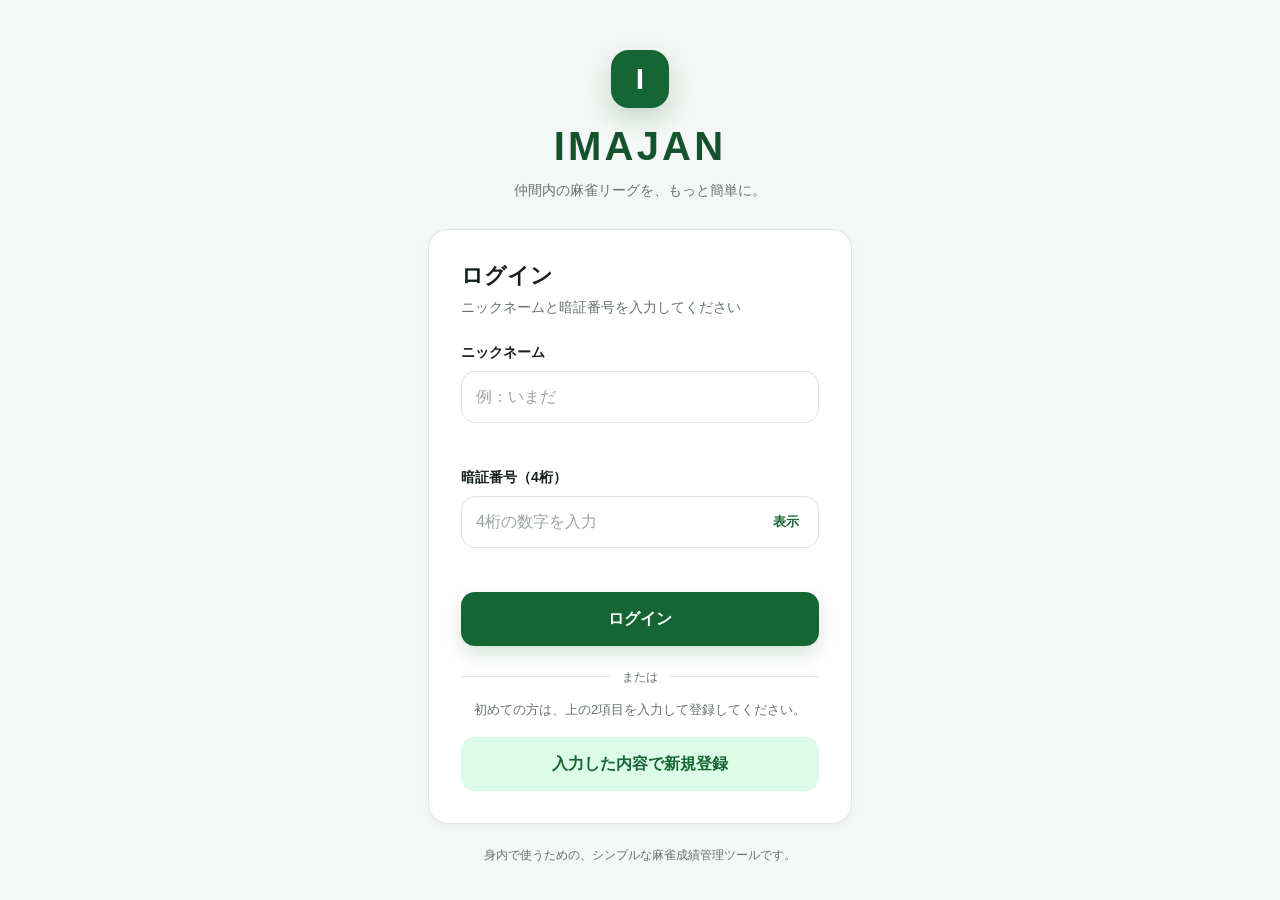
==== commit 7b349903: "style: トップ画面の挨拶を操作案内文へ変更" ====
--- a/html/index.html
+++ b/html/index.html
@@ -122,14 +122,10 @@
         </header>
 
         <div class="home-content">
-          <section class="welcome-card">
-            <p class="welcome-label">ログイン中</p>
-            <h1>
-              こんにちは、<br />
-              <span id="welcome-nickname"></span>さん
-            </h1>
-            <p>対局を選ぶか、新しい対局を作成してください。</p>
-          </section>
+          <p class="home-guide">
+            作成済みの対局を選ぶか、新しい対局を作成してください。
+          </p>
+          <span id="welcome-nickname" hidden></span>
 
           <section class="home-menu" aria-label="メインメニュー">
             <button id="event-list-button" class="menu-card" type="button">
@@ -760,7 +756,7 @@
               hidden
             >
               <div class="section-heading">
-                <h2 id="registered-player-heading">参加プレイヤー（0人）</h2>
+                <h2>登録済みプレイヤー</h2>
                 <p>現在この対局に参加しているプレイヤーです。</p>
               </div>
 
@@ -778,7 +774,7 @@
               <div class="section-heading">
                 <h2>よく使うプレイヤー</h2>
                 <p>
-                  名前をタップすると、その場で参加プレイヤーに追加されます。
+                  名前をタップするとすぐ表示され、連続タップした分はまとめて保存されます。
                 </p>
               </div>
 
@@ -816,17 +812,6 @@
                   <p class="field-error player-name-error"></p>
                 </div>
               </div>
-
-              <button
-                id="player-field-add-button"
-                class="player-field-add-button"
-                type="button"
-              >
-                ＋ プレイヤー入力欄を追加
-              </button>
-              <p id="player-field-limit-note" class="field-note" hidden>
-                一度に入力できるのは10人までです。
-              </p>
             </section>
 
             <p
@@ -841,7 +826,14 @@
               class="primary-button"
               type="submit"
             >
-              登録して保存
+              入力したプレイヤーをまとめて追加
+            </button>
+            <button
+              id="player-finish-button"
+              class="secondary-button player-finish-button"
+              type="button"
+            >
+              参加プレイヤーの追加を完了
             </button>
           </form>
         </div>
--- a/html/style.css
+++ b/html/style.css
@@ -19,13 +19,16 @@
   --color-warning: #a16207;
   --color-warning-background: #fefce8;
 
-  --shadow-card:
-    0 20px 45px rgba(20, 83, 45, 0.08),
-    0 4px 12px rgba(20, 83, 45, 0.05);
-
-  --radius-large: 24px;
+  --shadow-card: 0 2px 10px rgba(20, 83, 45, 0.045);
+  --shadow-card-hover: 0 5px 16px rgba(20, 83, 45, 0.075);
+
+  --radius-large: 20px;
   --radius-medium: 14px;
   --radius-small: 10px;
+
+  --space-screen-x: 20px;
+  --space-card: 16px;
+  --space-section: 16px;
 }
 
 * {
@@ -44,13 +47,7 @@
   margin: 0;
 
   color: var(--color-text);
-  background:
-    radial-gradient(
-      circle at top,
-      rgba(220, 252, 231, 0.8),
-      transparent 420px
-    ),
-    var(--color-background);
+  background: var(--color-background);
 
   font-family:
     -apple-system, BlinkMacSystemFont, "Segoe UI", "Noto Sans JP",
@@ -461,25 +458,20 @@
 
 .home-content,
 .page-content {
-  padding: 24px 20px 0;
+  padding: 20px var(--space-screen-x) 0;
 }
 
 .welcome-card {
-  padding: 25px 22px;
+  padding: 20px 18px;
 
   color: #ffffff;
-  background:
-    linear-gradient(
-      135deg,
-      rgba(20, 83, 45, 0.98),
-      rgba(22, 101, 52, 0.88)
-    );
+  background: var(--color-primary-dark);
   border-radius: var(--radius-large);
-  box-shadow: 0 16px 32px rgba(20, 83, 45, 0.18);
+  box-shadow: 0 6px 18px rgba(20, 83, 45, 0.14);
 }
 
 .welcome-label {
-  margin: 0 0 10px;
+  margin: 0 0 7px;
 
   color: rgba(255, 255, 255, 0.72);
 
@@ -491,40 +483,51 @@
 .welcome-card h1 {
   margin: 0;
 
-  font-size: clamp(25px, 7vw, 34px);
+  font-size: clamp(23px, 6.5vw, 30px);
   line-height: 1.35;
 }
 
 .welcome-card p:last-child {
-  margin: 14px 0 0;
+  margin: 10px 0 0;
 
   color: rgba(255, 255, 255, 0.78);
 
   font-size: 13px;
 }
 
+
+.home-guide {
+  margin: 0;
+
+  color: var(--color-text-secondary);
+
+  font-size: 14px;
+  font-weight: 600;
+  line-height: 1.65;
+}
+
 .home-menu {
-  margin-top: 20px;
-
-  display: grid;
-  gap: 12px;
+  margin-top: 12px;
+
+  display: grid;
+  gap: 10px;
 }
 
 .menu-card {
   width: 100%;
-  min-height: 88px;
-  padding: 16px;
-
-  display: grid;
-  grid-template-columns: 46px minmax(0, 1fr) 18px;
+  min-height: 74px;
+  padding: 13px 14px;
+
+  display: grid;
+  grid-template-columns: 40px minmax(0, 1fr) 16px;
   align-items: center;
-  gap: 13px;
+  gap: 12px;
 
   color: var(--color-text);
   background: var(--color-surface);
   border: 1px solid var(--color-border);
   border-radius: var(--radius-medium);
-  box-shadow: 0 5px 16px rgba(20, 83, 45, 0.04);
+  box-shadow: var(--shadow-card);
 
   text-align: left;
   cursor: pointer;
@@ -537,7 +540,7 @@
 
 .menu-card:hover {
   border-color: rgba(22, 101, 52, 0.35);
-  box-shadow: 0 9px 22px rgba(20, 83, 45, 0.08);
+  box-shadow: var(--shadow-card-hover);
 }
 
 .menu-card:active {
@@ -549,17 +552,17 @@
 }
 
 .menu-icon {
-  width: 46px;
-  height: 46px;
+  width: 40px;
+  height: 40px;
 
   display: grid;
   place-items: center;
 
   color: var(--color-primary);
   background: var(--color-primary-light);
-  border-radius: 13px;
-
-  font-size: 24px;
+  border-radius: 11px;
+
+  font-size: 21px;
   font-weight: 500;
 }
 
@@ -573,6 +576,7 @@
 
 .menu-text strong {
   font-size: 15px;
+  line-height: 1.35;
 }
 
 .menu-text small {
@@ -588,13 +592,13 @@
 .menu-arrow {
   color: #98a39d;
 
-  font-size: 28px;
+  font-size: 24px;
   line-height: 1;
 }
 
 .home-message {
-  min-height: 22px;
-  margin: 18px 4px 0;
+  min-height: 20px;
+  margin: 12px 4px 0;
 
   color: var(--color-text-secondary);
 
@@ -731,7 +735,7 @@
   background: var(--color-surface);
   border: 1px solid var(--color-border);
   border-radius: var(--radius-medium);
-  box-shadow: 0 5px 16px rgba(20, 83, 45, 0.04);
+  box-shadow: var(--shadow-card);
 
   text-align: left;
   cursor: pointer;
@@ -913,7 +917,7 @@
   background: var(--color-surface);
   border: 1px solid var(--color-border);
   border-radius: var(--radius-large);
-  box-shadow: 0 5px 16px rgba(20, 83, 45, 0.04);
+  box-shadow: var(--shadow-card);
 }
 
 .section-heading {
@@ -1090,7 +1094,7 @@
   background: var(--color-surface);
   border: 1px solid var(--color-border);
   border-radius: var(--radius-large);
-  box-shadow: 0 5px 16px rgba(20, 83, 45, 0.04);
+  box-shadow: var(--shadow-card);
 }
 
 .event-summary-card {
@@ -2472,7 +2476,7 @@
 
 /* STEP9-1：GAS接続確認 */
 .connection-card {
-  display: grid;
+  display: none;
   gap: 12px;
 
   padding: 16px;
@@ -3984,3 +3988,287 @@
   margin: 10px 0 0;
   text-align: center;
 }
+
+
+/* 保存・完了操作の直前に表示する入力エラー要約 */
+.action-error-summary {
+  margin: 0 0 12px;
+  padding: 12px 14px;
+
+  color: var(--color-error);
+  white-space: pre-line;
+
+  background: var(--color-error-background);
+  border: 1px solid color-mix(in srgb, var(--color-error) 28%, transparent);
+  border-radius: var(--radius-small);
+
+  font-size: 13px;
+  line-height: 1.6;
+}
+
+.action-error-summary[hidden] {
+  display: none;
+}
+
+/* STEP15-4：ポイント増減の符号入力を半荘登録と統一 */
+#adjustment-create-screen .adjustment-entry-row {
+  grid-template-columns: minmax(0, 1fr) minmax(230px, 286px);
+}
+
+#adjustment-create-screen .adjustment-point-control {
+  display: grid;
+  grid-template-columns: auto minmax(72px, 1fr) auto;
+  gap: 8px;
+  align-items: center;
+  min-width: 0;
+}
+
+#adjustment-create-screen .adjustment-sign-buttons {
+  display: grid;
+  grid-template-columns: 1fr 1fr;
+  gap: 0;
+  overflow: hidden;
+  border: 1px solid #cdd9d1;
+  border-radius: 12px;
+  background: #fff;
+}
+
+#adjustment-create-screen .adjustment-sign-button {
+  min-width: 42px;
+  min-height: 46px;
+  padding: 0 12px;
+  border: 0;
+  border-radius: 0;
+  background: #fff;
+  color: #53625a;
+  font-size: 20px;
+  font-weight: 800;
+  line-height: 1;
+  box-shadow: none;
+}
+
+#adjustment-create-screen .adjustment-sign-button + .adjustment-sign-button {
+  border-left: 1px solid #cdd9d1;
+}
+
+#adjustment-create-screen .adjustment-sign-button[data-sign="1"].is-active {
+  background: #dcf8e5;
+  color: #205b35;
+  box-shadow: inset 0 0 0 1px #25643b;
+}
+
+#adjustment-create-screen .adjustment-sign-button[data-sign="-1"].is-active {
+  background: #fff1f0;
+  color: #b42318;
+  box-shadow: inset 0 0 0 1px #d92d20;
+}
+
+#adjustment-create-screen .adjustment-sign-button:active {
+  transform: none;
+  filter: brightness(0.97);
+}
+
+#adjustment-create-screen .adjustment-point-input {
+  min-height: 46px;
+  text-align: right;
+}
+
+#adjustment-create-screen .adjustment-point-unit {
+  color: #6f7b74;
+  font-size: 13px;
+  font-weight: 700;
+  white-space: nowrap;
+}
+
+@media (max-width: 520px) {
+  #adjustment-create-screen .adjustment-entry-row {
+    grid-template-columns: 1fr;
+    gap: 10px;
+  }
+
+  #adjustment-create-screen .adjustment-point-control {
+    grid-template-columns: auto minmax(0, 1fr) auto;
+  }
+}
+
+/* STEP15-4追加修正：ポイント増減入力を半荘登録と同じ密度に調整 */
+#adjustment-create-screen .adjustment-entry-row {
+  grid-template-columns: minmax(0, 1fr) auto;
+  gap: 12px;
+  min-height: 64px;
+  padding-block: 10px;
+}
+
+#adjustment-create-screen .adjustment-point-control {
+  display: inline-grid;
+  grid-template-columns: 80px 82px auto;
+  gap: 4px;
+  width: max-content;
+  min-width: 0;
+  align-items: center;
+  justify-self: end;
+}
+
+#adjustment-create-screen .adjustment-sign-buttons {
+  width: 80px;
+  min-width: 80px;
+}
+
+#adjustment-create-screen .adjustment-sign-button {
+  min-width: 40px;
+  width: 40px;
+  min-height: 44px;
+  padding: 0;
+}
+
+#adjustment-create-screen .adjustment-point-input {
+  box-sizing: border-box;
+  width: 82px;
+  min-width: 82px;
+  max-width: 82px;
+  min-height: 44px;
+  padding: 0 12px;
+  text-align: right;
+  font-variant-numeric: tabular-nums;
+}
+
+#adjustment-create-screen .adjustment-point-unit {
+  margin-left: 0;
+  color: #53625a;
+  font-size: 13px;
+  line-height: 1;
+}
+
+/* number入力のブラウザ標準スピナーを非表示 */
+#adjustment-create-screen .adjustment-point-input::-webkit-outer-spin-button,
+#adjustment-create-screen .adjustment-point-input::-webkit-inner-spin-button {
+  margin: 0;
+  -webkit-appearance: none;
+}
+
+#adjustment-create-screen .adjustment-point-input[type="number"] {
+  appearance: textfield;
+  -moz-appearance: textfield;
+}
+
+@media (max-width: 520px) {
+  #adjustment-create-screen .adjustment-entry-row {
+    grid-template-columns: minmax(0, 1fr) auto;
+    gap: 8px;
+  }
+
+  #adjustment-create-screen .adjustment-point-control {
+    grid-template-columns: 76px 72px auto;
+    gap: 3px;
+  }
+
+  #adjustment-create-screen .adjustment-sign-buttons {
+    width: 76px;
+    min-width: 76px;
+  }
+
+  #adjustment-create-screen .adjustment-sign-button {
+    width: 38px;
+    min-width: 38px;
+  }
+
+  #adjustment-create-screen .adjustment-point-input {
+    width: 72px;
+    min-width: 72px;
+    max-width: 72px;
+    padding-inline: 9px;
+  }
+}
+
+/* STEP15-4追加修正：ポイント増減の符号UIを半荘登録と完全統一 */
+#adjustment-create-screen .adjustment-point-control {
+  grid-template-columns: 62px 82px auto;
+  gap: 5px;
+}
+
+#adjustment-create-screen .adjustment-sign-buttons {
+  display: grid;
+  grid-template-columns: 1fr 1fr;
+  gap: 0;
+  width: 62px;
+  min-width: 62px;
+  height: 34px;
+  min-height: 34px;
+  overflow: hidden;
+  border: 1px solid #cbd7cf;
+  border-radius: 9px;
+  background: #f5f8f6;
+  box-shadow: none;
+}
+
+#adjustment-create-screen .adjustment-sign-button {
+  width: 31px;
+  min-width: 31px;
+  height: 32px;
+  min-height: 32px;
+  padding: 0;
+  border: 0;
+  border-radius: 0;
+  background: transparent;
+  box-shadow: none;
+  color: #66736b;
+  font-size: 17px;
+  font-weight: 800;
+  line-height: 1;
+}
+
+#adjustment-create-screen .adjustment-sign-button + .adjustment-sign-button {
+  border-left: 1px solid #cbd7cf;
+}
+
+#adjustment-create-screen .adjustment-sign-button[data-sign="1"],
+#adjustment-create-screen .adjustment-sign-button[data-sign="-1"] {
+  border-color: transparent;
+  color: #66736b;
+}
+
+#adjustment-create-screen .adjustment-sign-button[data-sign="1"].is-active {
+  background: #2f7043;
+  color: #fff;
+  box-shadow: none;
+}
+
+#adjustment-create-screen .adjustment-sign-button[data-sign="-1"].is-active {
+  background: #a94d4d;
+  color: #fff;
+  box-shadow: none;
+}
+
+#adjustment-create-screen .adjustment-sign-button:active {
+  transform: none;
+  filter: brightness(0.94);
+}
+
+#adjustment-create-screen .adjustment-sign-button:focus-visible {
+  position: relative;
+  z-index: 1;
+  outline: 2px solid rgba(54, 118, 76, 0.28);
+  outline-offset: -2px;
+}
+
+#adjustment-create-screen .adjustment-point-input {
+  min-height: 34px;
+  height: 34px;
+}
+
+@media (max-width: 520px) {
+  #adjustment-create-screen .adjustment-point-control {
+    grid-template-columns: 62px 72px auto;
+    gap: 5px;
+  }
+
+  #adjustment-create-screen .adjustment-sign-buttons {
+    width: 62px;
+    min-width: 62px;
+  }
+
+  #adjustment-create-screen .adjustment-sign-button {
+    width: 31px;
+    min-width: 31px;
+  }
+}
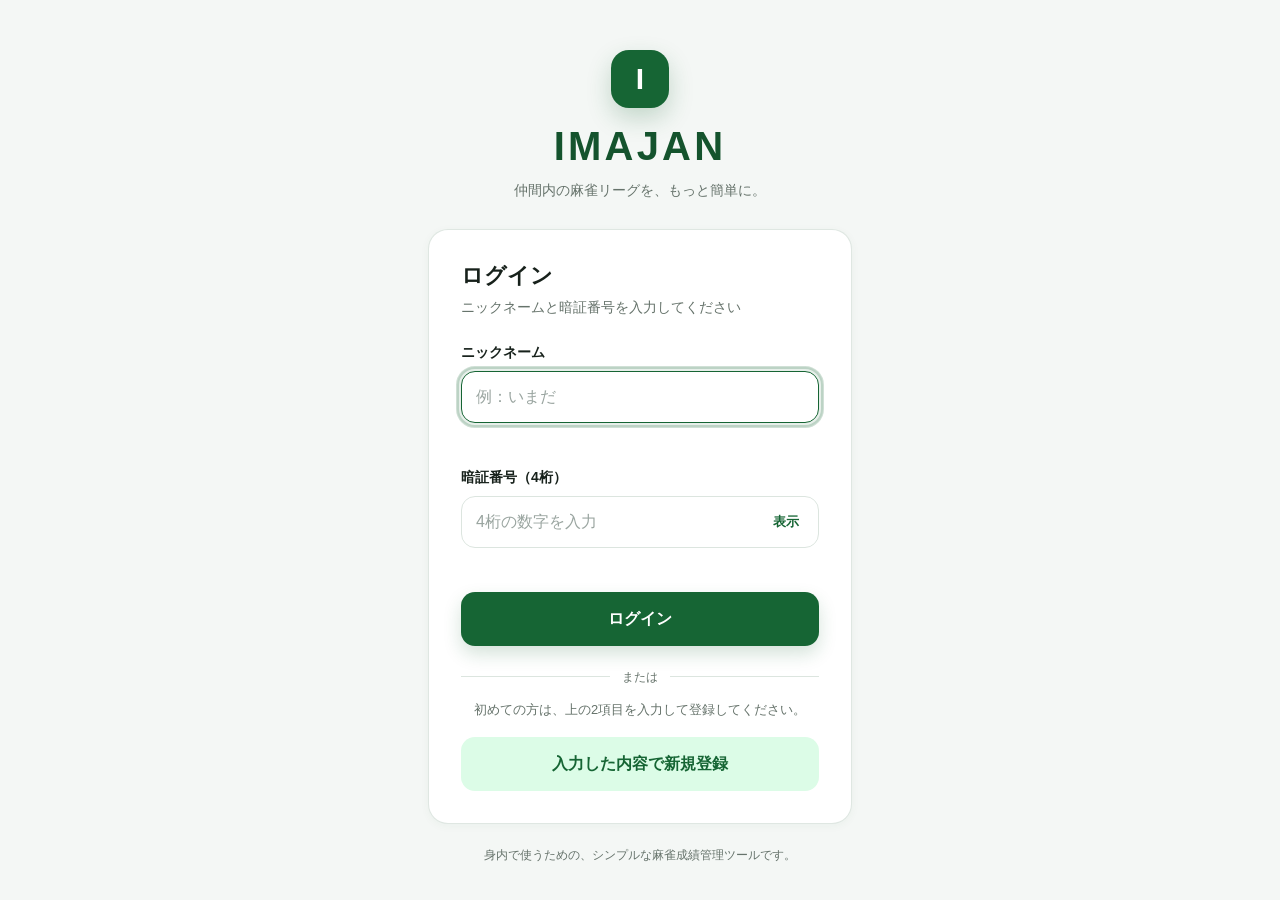
==== commit 63c2d910: "a" ====
--- a/html/index.html
+++ b/html/index.html
@@ -812,6 +812,22 @@
                   <p class="field-error player-name-error"></p>
                 </div>
               </div>
+
+              <button
+                id="player-field-add-button"
+                class="player-field-add-button"
+                type="button"
+              >
+                ＋ 入力欄を追加
+              </button>
+
+              <p
+                id="player-field-limit-note"
+                class="player-field-limit-note"
+                hidden
+              >
+                一度に追加できる人数は50人までです。
+              </p>
             </section>
 
             <p
--- a/html/style.css
+++ b/html/style.css
@@ -4272,3 +4272,425 @@
     min-width: 31px;
   }
 }
+
+/* STEP16-2：ポイント増減画面の情報密度を改善 */
+#adjustment-create-screen .page-content {
+  padding-top: 14px;
+  padding-bottom: 18px;
+}
+
+#adjustment-create-screen .event-form {
+  gap: 14px;
+}
+
+#adjustment-create-screen .form-section {
+  padding: 18px;
+  border-radius: var(--radius-card, 20px);
+}
+
+#adjustment-create-screen .section-heading {
+  margin-bottom: 14px;
+}
+
+#adjustment-create-screen .section-heading h2 {
+  margin-bottom: 3px;
+}
+
+#adjustment-create-screen .section-heading p {
+  line-height: 1.5;
+}
+
+#adjustment-create-screen .form-group {
+  gap: 7px;
+}
+
+#adjustment-create-screen #adjustment-title {
+  min-height: 44px;
+}
+
+#adjustment-create-screen .adjustment-entry-list {
+  gap: 7px;
+}
+
+#adjustment-create-screen .adjustment-entry-row {
+  min-height: 52px;
+  padding: 8px 10px;
+  border-radius: 10px;
+}
+
+#adjustment-create-screen .adjustment-entry-player {
+  font-size: 14px;
+  line-height: 1.35;
+}
+
+#adjustment-create-screen .adjustment-total-panel {
+  display: grid;
+  grid-template-columns: 1fr auto;
+  align-items: center;
+  gap: 5px 12px;
+  margin-top: 10px;
+  padding: 11px 12px;
+  border-radius: 10px;
+}
+
+#adjustment-create-screen .adjustment-total-panel > span,
+#adjustment-create-screen .adjustment-total-panel > strong {
+  line-height: 1.3;
+}
+
+#adjustment-create-screen .adjustment-total-message {
+  grid-column: 1 / -1;
+  margin: 0;
+  padding: 7px 10px;
+  line-height: 1.35;
+}
+
+#adjustment-create-screen .match-form-actions {
+  margin-top: 0;
+}
+
+@media (max-width: 520px) {
+  #adjustment-create-screen .page-content {
+    padding-top: 12px;
+  }
+
+  #adjustment-create-screen .event-form {
+    gap: 12px;
+  }
+
+  #adjustment-create-screen .form-section {
+    padding: 16px;
+  }
+
+  #adjustment-create-screen .section-heading {
+    margin-bottom: 12px;
+  }
+
+  #adjustment-create-screen .adjustment-entry-row {
+    grid-template-columns: minmax(0, 1fr) auto;
+    min-height: 50px;
+    gap: 8px;
+    padding: 7px 9px;
+  }
+
+  #adjustment-create-screen .adjustment-entry-player {
+    min-width: 0;
+    overflow: hidden;
+    text-overflow: ellipsis;
+    white-space: nowrap;
+  }
+
+  #adjustment-create-screen .adjustment-total-panel {
+    margin-top: 9px;
+  }
+}
+
+/* STEP16-3：対局一覧の一覧性と情報密度を改善 */
+#event-list-screen .page-content {
+  padding-top: 14px;
+  padding-bottom: 18px;
+}
+
+#event-list-screen .event-list {
+  margin-top: 14px;
+  gap: 10px;
+}
+
+#event-list-screen .event-card {
+  min-height: 0;
+  padding: 14px 15px;
+  grid-template-columns: minmax(0, 1fr) 14px;
+  gap: 10px;
+  border-radius: 14px;
+  transition:
+    border-color 0.15s ease,
+    box-shadow 0.15s ease,
+    transform 0.15s ease;
+}
+
+#event-list-screen .event-card:hover {
+  border-color: #cbd8d0;
+  box-shadow: var(--shadow-card-hover);
+}
+
+#event-list-screen .event-card:active {
+  transform: translateY(1px);
+}
+
+#event-list-screen .event-status {
+  margin-bottom: 6px;
+  padding: 3px 8px;
+  font-size: 10px;
+  line-height: 1.4;
+}
+
+#event-list-screen .event-title {
+  font-size: 16px;
+  line-height: 1.35;
+}
+
+#event-list-screen .event-meta {
+  margin-top: 6px;
+  gap: 3px 12px;
+  font-size: 12px;
+  line-height: 1.4;
+}
+
+#event-list-screen .event-card-arrow {
+  font-size: 22px;
+  line-height: 1;
+}
+
+#event-list-screen .empty-state {
+  margin-top: 14px;
+  padding: 34px 20px;
+}
+
+@media (max-width: 520px) {
+  #event-list-screen .page-content {
+    padding-top: 12px;
+  }
+
+  #event-list-screen .event-list {
+    margin-top: 12px;
+    gap: 9px;
+  }
+
+  #event-list-screen .event-card {
+    padding: 13px 14px;
+  }
+}
+
+/* STEP16-4：対局詳細画面の情報階層と一覧性を改善 */
+#event-detail-screen .page-content {
+  padding-top: 12px;
+  padding-bottom: 68px;
+}
+
+#event-detail-screen .event-summary-card {
+  padding: 15px 16px;
+  gap: 9px;
+  border-radius: 16px;
+}
+
+#event-detail-screen .event-summary-label {
+  margin-bottom: 2px;
+  font-size: 11px;
+  line-height: 1.4;
+}
+
+#event-detail-screen .event-summary-card h2 {
+  font-size: 19px;
+  line-height: 1.35;
+}
+
+#event-detail-screen .event-summary-tags {
+  gap: 5px 6px;
+}
+
+#event-detail-screen .summary-tag {
+  padding: 4px 8px;
+  font-size: 11px;
+  line-height: 1.4;
+}
+
+#event-detail-screen .detail-section {
+  margin-top: 10px;
+  padding: 15px 16px;
+  border-radius: 16px;
+}
+
+#event-detail-screen .detail-section-header {
+  margin-bottom: 10px;
+}
+
+#event-detail-screen .detail-section-header h2 {
+  font-size: 16px;
+  line-height: 1.35;
+}
+
+#event-detail-screen .detail-section-header p,
+#event-detail-screen .detail-section-description {
+  font-size: 11px;
+}
+
+#event-detail-screen .header-action-button {
+  min-height: 36px;
+  padding: 8px 11px;
+  font-size: 12px;
+}
+
+#event-detail-screen .standings-table {
+  gap: 4px;
+}
+
+#event-detail-screen .standings-row {
+  min-height: 40px;
+  padding-top: 7px;
+  padding-bottom: 7px;
+}
+
+#event-detail-screen .standings-rank {
+  font-size: 12px;
+}
+
+#event-detail-screen .standings-player {
+  font-size: 13px;
+}
+
+#event-detail-screen .standings-score,
+#event-detail-screen .standings-stat {
+  font-size: 12px;
+}
+
+#event-detail-screen .match-history-list,
+#event-detail-screen .adjustment-history-list {
+  gap: 7px;
+}
+
+#event-detail-screen .match-history-card,
+#event-detail-screen .adjustment-history-card {
+  padding: 11px 12px;
+  border-radius: 12px;
+}
+
+#event-detail-screen .match-history-header,
+#event-detail-screen .adjustment-history-header {
+  gap: 8px;
+}
+
+#event-detail-screen .match-history-results,
+#event-detail-screen .adjustment-history-results {
+  margin-top: 8px;
+  gap: 6px;
+}
+
+#event-detail-screen .mini-empty-state {
+  padding: 16px 12px;
+}
+
+@media (max-width: 520px) {
+  #event-detail-screen .event-summary-card,
+  #event-detail-screen .detail-section {
+    padding-right: 14px;
+    padding-left: 14px;
+  }
+
+  #event-detail-screen .detail-section-header {
+    gap: 8px;
+  }
+
+  #event-detail-screen .header-action-button {
+    flex-shrink: 0;
+  }
+}
+
+/* STEP16-5：プレイヤー登録画面の情報密度と操作階層を改善 */
+#player-add-screen .page-content {
+  padding-top: 12px;
+  padding-bottom: 68px;
+}
+
+#player-add-screen .form-section {
+  padding: 15px 16px;
+  border-radius: 16px;
+}
+
+#player-add-screen .event-form {
+  gap: 12px;
+}
+
+#player-add-screen .section-heading {
+  margin-bottom: 11px;
+}
+
+#player-add-screen .section-heading h2 {
+  font-size: 16px;
+  line-height: 1.35;
+}
+
+#player-add-screen .section-heading p {
+  margin-top: 2px;
+  font-size: 11px;
+  line-height: 1.45;
+}
+
+#player-add-screen .registered-player-list,
+#player-add-screen .frequent-player-list {
+  gap: 6px;
+}
+
+#player-add-screen .registered-player-chip,
+#player-add-screen .frequent-player-button {
+  min-height: 36px;
+  padding: 6px 10px;
+  border-radius: 999px;
+  font-size: 12px;
+  line-height: 1.35;
+}
+
+#player-add-screen .player-name-list {
+  gap: 8px;
+}
+
+#player-add-screen .player-name-field {
+  margin: 0;
+}
+
+#player-add-screen .form-group label {
+  margin-bottom: 4px;
+  font-size: 12px;
+}
+
+#player-add-screen .player-name-input {
+  min-height: 46px;
+  padding: 10px 12px;
+  border-radius: 12px;
+  font-size: 15px;
+}
+
+#player-add-screen .player-name-error:not(:empty) {
+  margin-top: 4px;
+  font-size: 11px;
+  line-height: 1.4;
+}
+
+#player-add-screen .player-field-add-button {
+  min-height: 42px;
+  margin-top: 8px;
+  border-radius: 12px;
+  font-size: 13px;
+}
+
+#player-add-screen #player-field-limit-note {
+  margin-top: 7px;
+  font-size: 11px;
+}
+
+#player-add-screen .action-error-summary {
+  margin-bottom: 9px;
+  padding: 9px 11px;
+  font-size: 12px;
+  line-height: 1.45;
+}
+
+#player-add-screen .primary-button,
+#player-add-screen .secondary-button {
+  min-height: 48px;
+}
+
+#player-add-screen .player-finish-button {
+  margin-top: 2px;
+}
+
+@media (max-width: 420px) {
+  #player-add-screen .page-content {
+    padding-right: 14px;
+    padding-left: 14px;
+  }
+
+  #player-add-screen .form-section {
+    padding-right: 14px;
+    padding-left: 14px;
+  }
+}
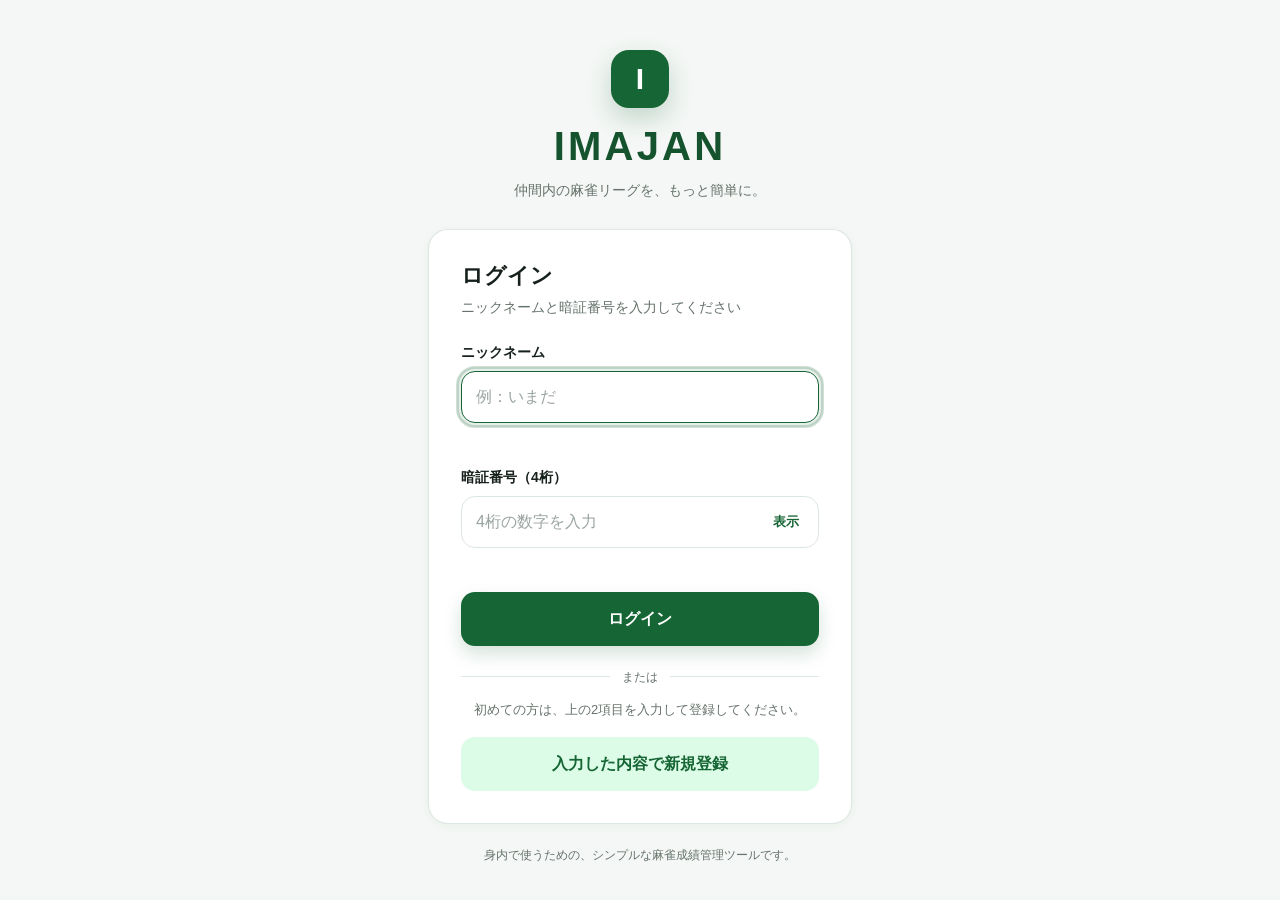
==== commit d8967600: "a" ====
--- a/html/index.html
+++ b/html/index.html
@@ -849,7 +849,7 @@
               class="secondary-button player-finish-button"
               type="button"
             >
-              参加プレイヤーの追加を完了
+              ← 対局へ戻る
             </button>
           </form>
         </div>
--- a/html/style.css
+++ b/html/style.css
@@ -4694,3 +4694,90 @@
     padding-left: 14px;
   }
 }
+
+/* STEP16-6：半荘登録画面の最終UI調整 */
+#match-create-screen .page-content {
+  padding-top: 12px;
+  padding-bottom: 64px;
+}
+
+#match-create-screen .event-form {
+  gap: 12px;
+}
+
+#match-create-screen .form-section {
+  padding: 15px 16px;
+  border-radius: 16px;
+}
+
+#match-create-screen .section-heading {
+  margin-bottom: 10px;
+}
+
+#match-create-screen .section-heading h2 {
+  font-size: 16px;
+  line-height: 1.35;
+}
+
+#match-create-screen .section-heading p {
+  margin-top: 2px;
+  font-size: 11px;
+  line-height: 1.45;
+}
+
+#match-create-screen .match-entry-list {
+  gap: 0;
+}
+
+#match-create-screen .match-entry-row {
+  padding-top: 8px;
+  padding-bottom: 8px;
+}
+
+#match-create-screen .point-total-panel {
+  margin-top: 9px;
+}
+
+#match-create-screen #match-entry-error:empty,
+#match-create-screen #tie-break-error:empty {
+  display: none;
+}
+
+#match-create-screen #match-entry-error:not(:empty),
+#match-create-screen #tie-break-error:not(:empty) {
+  min-height: 0;
+  margin: 8px 0 0;
+  padding: 8px 10px;
+  background: var(--color-error-background);
+  border: 1px solid color-mix(in srgb, var(--color-error) 24%, transparent);
+  border-radius: 10px;
+  font-size: 12px;
+  line-height: 1.45;
+}
+
+#match-create-screen #match-create-message {
+  margin-bottom: 0;
+}
+
+#match-create-screen .match-form-actions {
+  gap: 8px;
+  margin-top: 0;
+}
+
+#match-create-screen .match-form-actions .primary-button,
+#match-create-screen .match-form-actions .danger-button {
+  min-height: 48px;
+}
+
+@media (max-width: 420px) {
+  #match-create-screen .page-content {
+    padding-right: 14px;
+    padding-left: 14px;
+  }
+
+  #match-create-screen .form-section {
+    padding-right: 14px;
+    padding-left: 14px;
+  }
+}
+
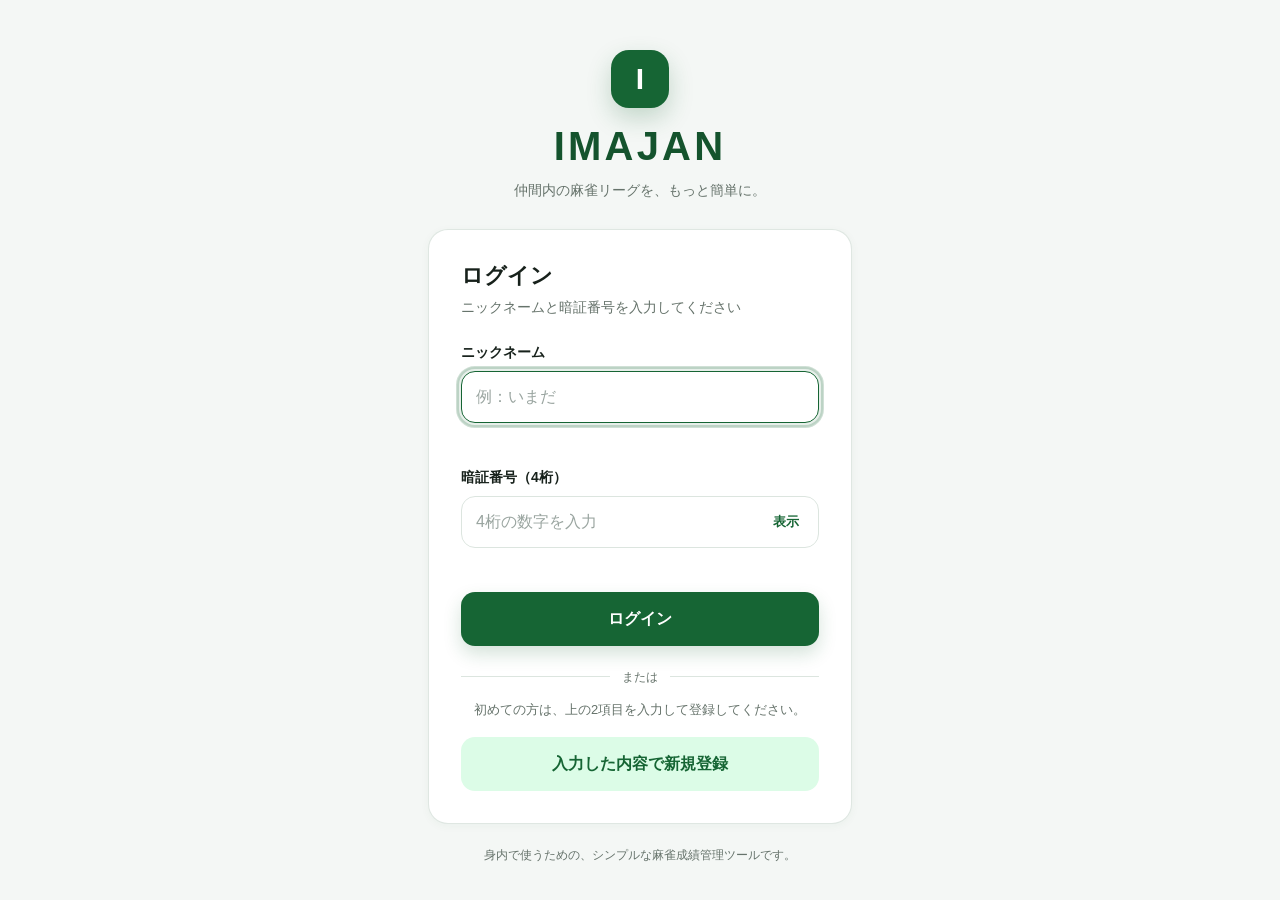
==== commit 2d63ccd8: "STEP17-3 対局の終了・再開機能を追加" ====
--- a/html/index.html
+++ b/html/index.html
@@ -669,6 +669,38 @@
 
             <div id="player-ranking-list" class="player-ranking-list"></div>
 
+            <form id="settlement-form" class="settlement-form" novalidate>
+              <label class="settlement-rate-label" for="settlement-rate-input">
+                精算レート
+              </label>
+              <div class="settlement-control-row">
+                <span class="settlement-rate-prefix">1Pt =</span>
+                <input
+                  id="settlement-rate-input"
+                  class="settlement-rate-input"
+                  type="number"
+                  min="0"
+                  step="any"
+                  inputmode="decimal"
+                  placeholder="100"
+                  aria-describedby="settlement-error"
+                >
+                <span class="settlement-rate-unit">G</span>
+                <button class="settlement-apply-button" type="submit">
+                  精算
+                </button>
+                <button
+                  id="settlement-clear-button"
+                  class="settlement-clear-button"
+                  type="button"
+                  disabled
+                >
+                  解除
+                </button>
+              </div>
+              <p id="settlement-error" class="settlement-error" hidden></p>
+            </form>
+
             <section id="player-empty-state" class="mini-empty-state">
               <p>まだプレイヤーが登録されていません。</p>
             </section>
@@ -725,6 +757,30 @@
             <section id="adjustment-empty-state" class="mini-empty-state">
               <p>まだポイント増減はありません。</p>
             </section>
+          </section>
+
+          <section class="detail-section event-status-section">
+            <div class="event-status-copy">
+              <h2 id="event-status-heading">対局を終了する</h2>
+              <p id="event-status-description">
+                終了すると「終了」一覧へ移動します。終了後も成績の閲覧・編集は可能です。
+              </p>
+            </div>
+
+            <button
+              id="event-status-button"
+              class="danger-button event-status-button"
+              type="button"
+            >
+              対局を終了する
+            </button>
+
+            <p
+              id="event-status-message"
+              class="form-message event-status-message"
+              role="status"
+              aria-live="polite"
+            ></p>
           </section>
         </div>
       </section>
@@ -756,7 +812,7 @@
               hidden
             >
               <div class="section-heading">
-                <h2>登録済みプレイヤー</h2>
+                <h2 id="registered-player-heading">登録済みプレイヤー</h2>
                 <p>現在この対局に参加しているプレイヤーです。</p>
               </div>
 
--- a/html/style.css
+++ b/html/style.css
@@ -4781,3 +4781,200 @@
   }
 }
 
+
+
+/* STEP17-2：順位表の精算機能 */
+.settlement-form {
+  margin: 12px 0 0;
+  padding: 10px 12px;
+  border: 1px solid var(--color-border);
+  border-radius: 12px;
+  background: #f8faf9;
+}
+
+.settlement-rate-label {
+  display: block;
+  margin-bottom: 6px;
+  color: var(--color-text-secondary);
+  font-size: 11px;
+  font-weight: 700;
+}
+
+.settlement-control-row {
+  display: flex;
+  align-items: center;
+  gap: 7px;
+}
+
+.settlement-rate-prefix,
+.settlement-rate-unit {
+  flex: 0 0 auto;
+  font-size: 13px;
+  font-weight: 700;
+  white-space: nowrap;
+}
+
+.settlement-rate-input {
+  width: 82px;
+  min-width: 0;
+  height: 38px;
+  padding: 7px 9px;
+  border: 1px solid var(--color-border);
+  border-radius: 10px;
+  background: #fff;
+  font-size: 14px;
+  font-variant-numeric: tabular-nums;
+  text-align: right;
+}
+
+.settlement-rate-input:focus {
+  border-color: var(--color-primary);
+  outline: 2px solid rgba(22, 101, 52, 0.14);
+}
+
+.settlement-apply-button,
+.settlement-clear-button {
+  min-height: 38px;
+  padding: 7px 12px;
+  border-radius: 10px;
+  font-size: 12px;
+  font-weight: 800;
+  white-space: nowrap;
+}
+
+.settlement-apply-button {
+  border: 1px solid var(--color-primary);
+  background: var(--color-primary);
+  color: #fff;
+}
+
+.settlement-clear-button {
+  border: 1px solid var(--color-border);
+  background: #fff;
+  color: var(--color-text-secondary);
+}
+
+.settlement-clear-button:disabled {
+  opacity: 0.45;
+}
+
+.settlement-error {
+  margin: 7px 0 0;
+  color: #c43d32;
+  font-size: 11px;
+}
+
+.standings-table.has-settlement {
+  min-width: 710px;
+}
+
+.standings-table.is-sanma.has-settlement {
+  min-width: 680px;
+}
+
+.standings-table.has-settlement .standings-row {
+  grid-template-columns:
+    112px 78px 88px 68px 54px
+    42px 42px 42px 42px;
+}
+
+.standings-table.is-sanma.has-settlement .standings-row {
+  grid-template-columns:
+    112px 78px 88px 68px 54px
+    42px 42px 42px;
+}
+
+.standings-settlement {
+  font-size: 12px;
+  font-variant-numeric: tabular-nums;
+  text-align: right;
+  white-space: nowrap;
+}
+
+.standings-settlement.is-positive {
+  color: var(--color-primary-dark);
+}
+
+.standings-settlement.is-negative {
+  color: #b5473d;
+}
+
+.standings-settlement.is-zero {
+  color: var(--color-text-secondary);
+}
+
+@media (max-width: 420px) {
+  .settlement-control-row {
+    gap: 6px;
+  }
+
+  .settlement-rate-input {
+    width: 70px;
+  }
+
+  .settlement-apply-button,
+  .settlement-clear-button {
+    padding-right: 10px;
+    padding-left: 10px;
+  }
+
+  .standings-table.has-settlement {
+    min-width: 700px;
+  }
+
+  .standings-table.is-sanma.has-settlement {
+    min-width: 650px;
+  }
+
+  .standings-table.has-settlement .standings-row {
+    grid-template-columns:
+      110px 76px 86px 66px 52px
+      40px 40px 40px 40px;
+  }
+
+  .standings-table.is-sanma.has-settlement .standings-row {
+    grid-template-columns:
+      110px 76px 86px 66px 52px
+      40px 40px 40px;
+  }
+}
+
+
+/* STEP17-3：対局の終了・再開 */
+.event-status-section {
+  display: grid;
+  gap: 16px;
+}
+
+.event-status-copy h2 {
+  margin: 0 0 5px;
+  color: var(--color-text);
+  font-size: 16px;
+  line-height: 1.4;
+}
+
+.event-status-copy p {
+  margin: 0;
+  color: var(--color-text-muted);
+  font-size: 13px;
+  line-height: 1.65;
+}
+
+.event-status-button.is-reopen {
+  color: var(--color-primary-dark);
+  background: #f1f8f3;
+  border-color: #b9d1c1;
+}
+
+.event-status-button.is-reopen:hover {
+  background: #e8f4eb;
+}
+
+.event-status-message {
+  min-height: 0;
+  margin: -4px 0 0;
+}
+
+.event-status-message:empty {
+  display: none;
+}
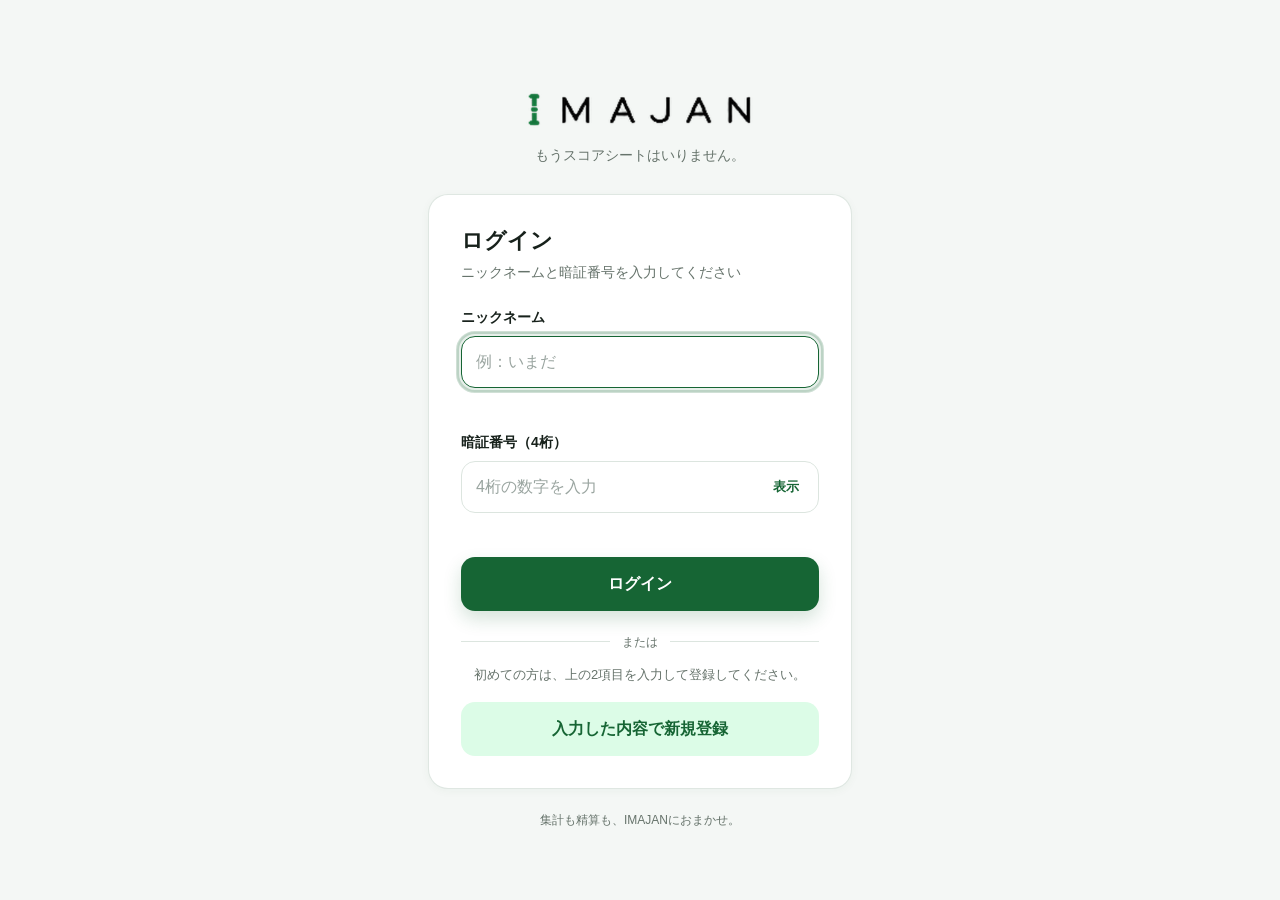
==== commit 0ee28cfe: "a" ====
--- a/html/index.html
+++ b/html/index.html
@@ -12,18 +12,28 @@
 
     <title>IMAJAN｜麻雀成績管理</title>
 
-    <link rel="stylesheet" href="./style.css?v=20260720f" />
+    <link rel="icon" type="image/svg+xml" href="./assets/icon_i.svg" />
+    <link rel="icon" type="image/png" sizes="32x32" href="./assets/favicon-32.png" />
+    <link rel="icon" type="image/png" sizes="16x16" href="./assets/favicon-16.png" />
+    <link rel="apple-touch-icon" sizes="192x192" href="./assets/icon-192.png" />
+
+    <link rel="stylesheet" href="./style.css?v=20260726h" />
   </head>
 
   <body>
     <main class="app">
       <section id="login-screen" class="login-screen">
         <div class="brand">
-          <div class="brand-mark" aria-hidden="true">I</div>
-
-          <h1 class="brand-name">IMAJAN</h1>
-
-          <p class="brand-description">仲間内の麻雀リーグを、もっと簡単に。</p>
+          <h1 class="brand-logo">
+            <img
+              src="./assets/logo_horizontal.svg"
+              alt="IMAJAN"
+              width="360"
+              height="64"
+            />
+          </h1>
+
+          <p class="brand-description">もうスコアシートはいりません。</p>
         </div>
 
         <div class="login-card">
@@ -101,19 +111,22 @@
         </div>
 
         <p class="login-note">
-          身内で使うための、シンプルな麻雀成績管理ツールです。
+          集計も精算も、IMAJANにおまかせ。
         </p>
       </section>
 
       <section id="home-screen" class="home-screen" hidden>
         <header class="app-header">
           <div class="home-brand">
-            <div class="home-brand-mark" aria-hidden="true">I</div>
-
-            <div>
-              <p class="home-brand-name">IMAJAN</p>
-              <p class="home-brand-caption">麻雀成績管理</p>
-            </div>
+            <div class="home-brand-logo">
+              <img
+                src="./assets/logo_horizontal.svg"
+                alt="IMAJAN"
+                width="360"
+                height="64"
+              />
+            </div>
+            <p class="home-brand-caption">麻雀成績管理</p>
           </div>
 
           <button id="logout-button" class="text-button" type="button">
--- a/html/style.css
+++ b/html/style.css
@@ -102,36 +102,22 @@
   text-align: center;
 }
 
-.brand-mark {
-  width: 58px;
-  height: 58px;
-  margin: 0 auto 14px;
-
-  display: grid;
-  place-items: center;
-
-  color: #ffffff;
-  background: var(--color-primary);
-  border-radius: 18px;
-
-  font-size: 30px;
-  font-weight: 800;
-  box-shadow: 0 10px 24px rgba(22, 101, 52, 0.22);
-}
-
-.brand-name {
+.brand-logo {
   margin: 0;
 
-  color: var(--color-primary-dark);
-
-  font-size: clamp(30px, 9vw, 40px);
-  font-weight: 800;
-  letter-spacing: 0.08em;
-  line-height: 1.2;
+  display: flex;
+  justify-content: center;
+  line-height: 1;
+}
+
+.brand-logo img {
+  display: block;
+  width: min(100%, 238px);
+  height: auto;
 }
 
 .brand-description {
-  margin: 10px 0 0;
+  margin: 11px 0 0;
 
   color: var(--color-text-secondary);
 
@@ -396,39 +382,26 @@
 
 .home-brand {
   display: flex;
+  flex-direction: column;
+  align-items: flex-start;
+  gap: 3px;
+}
+
+.home-brand-logo {
+  display: flex;
   align-items: center;
-  gap: 11px;
-}
-
-.home-brand-mark {
-  width: 38px;
-  height: 38px;
-
-  display: grid;
-  place-items: center;
-
-  color: #ffffff;
-  background: var(--color-primary);
-  border-radius: 12px;
-
-  font-size: 20px;
-  font-weight: 800;
-}
-
-.home-brand-name,
+  line-height: 1;
+}
+
+.home-brand-logo img {
+  display: block;
+  width: 128px;
+  height: auto;
+}
+
 .home-brand-caption {
   margin: 0;
-}
-
-.home-brand-name {
-  color: var(--color-primary-dark);
-
-  font-size: 16px;
-  font-weight: 800;
-  letter-spacing: 0.06em;
-}
-
-.home-brand-caption {
+
   color: var(--color-text-secondary);
 
   font-size: 11px;
@@ -865,16 +838,6 @@
 
   .brand {
     margin-bottom: 20px;
-  }
-
-  .brand-mark {
-    width: 48px;
-    height: 48px;
-    margin-bottom: 10px;
-
-    border-radius: 15px;
-
-    font-size: 25px;
   }
 
   .brand-description {
